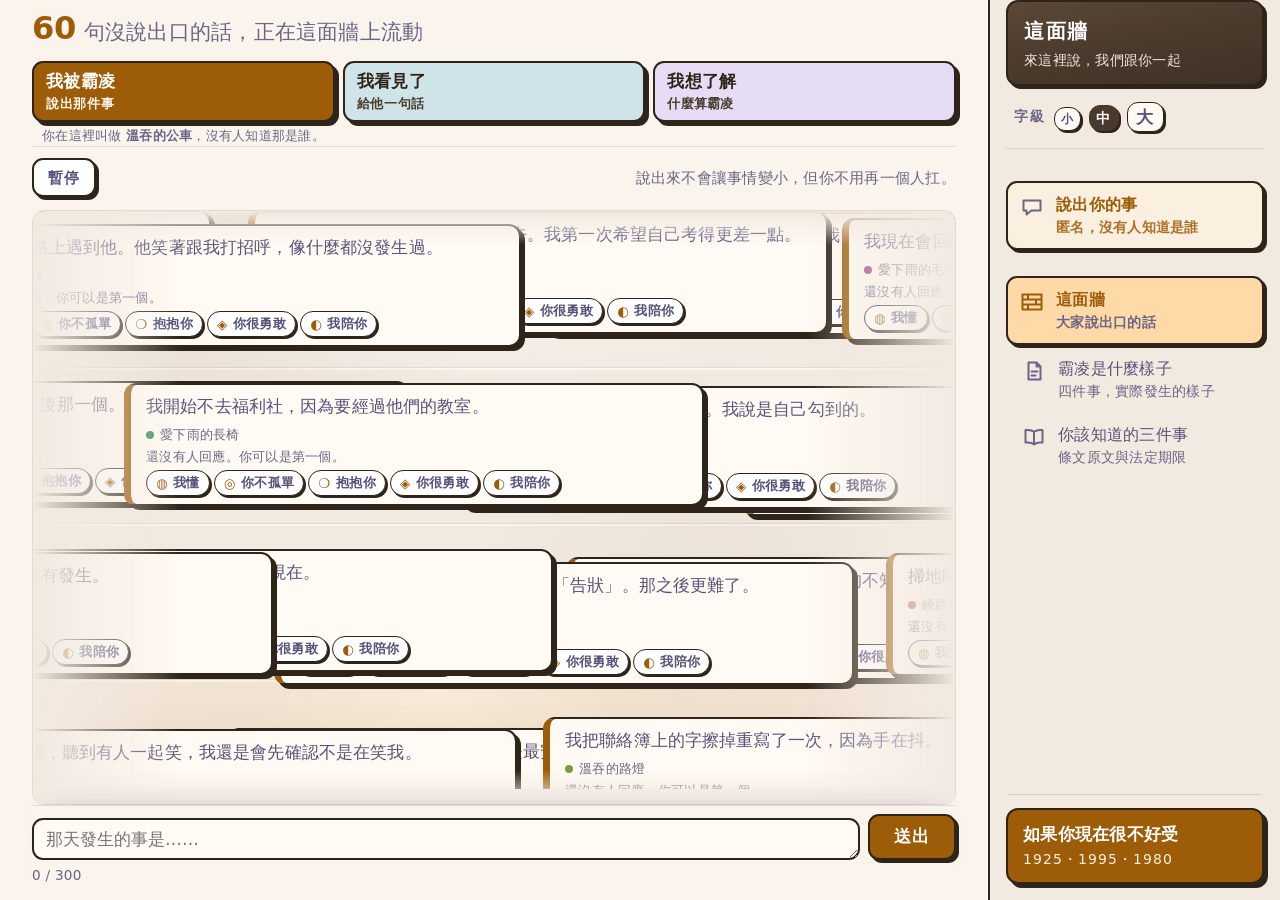
==== index.html @ 5f0c7456 "gentle 的上下飄移改成 3px，不是 0 減少動態是把動態減弱，不是把質感拿掉。飄移每則各自隨機相位， 是這面牆的樣子之一。3px 搭配 45% 速度仍遠低於一般版。  🤖 Generated " ====
<!doctype html>
<html lang="zh-Hant">
<head>
<meta charset="utf-8">
<meta name="viewport" content="width=device-width, initial-scale=1">
<title>這面牆</title>
<meta name="description" content="匿名說出被霸凌的經歷，其他人只能給你溫暖。">
<!-- frame-ancestors 不寫在這裡：meta 版的 CSP 不支援它（瀏覽器會忽略並報錯），
     那一條留在 _headers 給 Cloudflare。
     CSP 用 meta 而不是只靠 _headers：_headers 是 Cloudflare Pages 專用，
     GitHub Pages 完全不讀它（實測線上 404），CSP 因此不會生效。
     meta 版換到任何靜態主機都有效，兩者並存不衝突。 -->
<meta http-equiv="Content-Security-Policy" content="default-src 'self'; img-src 'self' data: blob:; style-src 'self' 'unsafe-inline'; script-src 'self'; connect-src 'self'; font-src 'self'; base-uri 'self'; form-action 'self'">
<link rel="stylesheet" href="styles.css?v=1154363c">
</head>
<body class="shell-layout">

<p class="demo-notice" data-c="demoNotice" hidden></p>

<div class="shell-main">

  <header class="site-mark">
    <h1 data-c="site.title">—</h1>
    <p class="tagline" data-c="site.tagline">—</p>
    <p class="wall-scale" data-wall-scale>—</p>
    <ul class="triage" data-c="triage"></ul>
    <p class="alias-line">你在這裡叫做 <strong data-c="alias">—</strong>，沒有人知道那是誰。</p>
  </header>

  <main>

  <section id="wall" class="wall-region" aria-labelledby="wall-h">
    <h2 id="wall-h" class="sr-only">留言牆</h2>

    <!-- ⛔ 這裡原本有三顆鈕：流動／全部攤開／回到原點。2026-08-31 全部拿掉
         （Lee：好像可以不用，直接流動）。牆永遠是流動的，沒有檢視模式可切。
         ⛔ 靜態版沒有消失，只是不再是使用者選項：系統開了 prefers-reduced-motion
         的人自動拿到它（G11 在守）。那是他們自己對作業系統下的設定，
         靜態就是正確結果，不需要再問他要不要。 -->
    <div class="wall-toolbar">
      <span class="wall-status hint" data-c="wall.status">載入中…</span>
    </div>

    <!-- wall-frame 不捲動，只負責左右兩道淡出；捲動的是裡面的 wall-stage。
         淡出若直接掛在捲動容器上會跟著內容一起捲走。 -->
    <div class="wall-frame">
      <div class="wall-stage" data-wall-stage></div>
    </div>

  </section>

  <!-- 送出入口常駐在底部：這個站的核心動作是「說出來」，藏進對話框會掉轉換 -->
  <section id="compose" class="composer-bar" aria-labelledby="compose-h">
    <h2 id="compose-h" class="sr-only">說你想說的</h2>
    <form class="compose" data-compose>
      <label for="compose-body" data-c="wall.composePrompt">—</label>
      <div class="composer-row">
        <textarea id="compose-body" name="body" rows="1" required></textarea>
        <button type="submit">送出</button>
      </div>
      <span class="hint" data-compose-count>0 / 300</span>
    </form>
    <p class="notice" data-compose-notice hidden></p>
  </section>

  </main>

</div>

<!-- 右側面板（桌機）／底部 tab（手機）由 shell.js 從 content.nav 注入 -->
<div data-shell></div>

<dialog class="help-dialog" data-help-dialog aria-labelledby="help-dlg-h">
  <h2 id="help-dlg-h">如果你現在很不好受</h2>
  <p class="hint" data-help-why></p>
  <ul class="help-lines">
    <li><a href="tel:1925">衛福部安心專線 1925</a></li>
    <li><a href="tel:1995">生命線 1995</a></li>
    <li><a href="tel:1980">張老師專線 1980</a></li>
  </ul>
  <p class="hint">24 小時，免付費。你不需要準備好才打。</p>
  <button type="button" data-help-close>我知道了</button>
</dialog>

<script src="content.js?v=1154363c"></script>
<script src="js/prefs.js?v=1154363c"></script>
<script src="js/schema.js?v=1154363c"></script>
<script src="js/keywords.js?v=1154363c"></script>
<script src="js/data-provider.js?v=1154363c"></script>
<script src="js/guard.js?v=1154363c"></script>
<script src="js/triage.js?v=1154363c"></script>
<script src="js/shell.js?v=1154363c"></script>
<script src="js/wall.js?v=1154363c"></script>
<script src="js/share.js?v=1154363c"></script>
<script src="js/app.js?v=1154363c"></script>
</body>
</html>
---- styles.css ----
/* styles.css — 全站單檔樣式，token 化。
 *
 * 視覺主張（2026-08-21 修正）：「這面牆」是一面**日光下的暖牆**，不是暗牆。
 *   2026-08-20 那版把舞台做成暗牆，Lee 實機看過後的判斷是「太灰暗」——
 *   一個要人願意開口的地方不該讓人覺得走進地下室。舞台改成暖奶油，
 *   留言是貼在牆上的紙，靠陰影與左緣豎線浮起來，不靠明暗對打。
 *   每張紙左緣有一道豎線：金＝還沒有人回應，松青＝已經有人回應了。
 *
 * 色票基底：Rosé Pine Dawn（MIT, github.com/rose-pine/palette）的 base/surface/
 *   overlay/text 直接沿用；強調色沿用它的色相但加深到 WCAG AA
 *   （原始的 gold/love/foam/iris 當文字全部不到 4.5:1，見 :root 註解）。
 *
 * ⛔ 改配色前先跑 node scripts/a11y-probe.js。所有承載文字的組合都算過（見 :root 註解）。
 * ⛔ 零外部資源：無 CDN、無 webfont、無外部圖。字型只用系統字型堆疊（CSP default-src self）。
 */

/* ============================================================
 * 1. 設計代幣
 * ========================================================== */
:root {
  color-scheme: light;
  /* --- 墨與紙：Rosé Pine Dawn。暖奶油，不是灰、更不是暗。 --- */
  --ink:         #575279;   /* Dawn text。紙上 6.66:1／卡上 7.00:1 */
  --ink-soft:    #6b6685;   /* Dawn subtle 加深（原 #797593 只有 4.02）。紙上 4.98:1 */
  --paper:       #faf4ed;   /* Dawn base */
  --card:        #fffaf3;   /* Dawn surface */
  --msg-paper:   #fffaf3;
  --line:        rgba(87, 82, 121, 0.16);
  --line-strong: rgba(87, 82, 121, 0.30);

  /* --- 金：主色。沿用 Dawn gold 的色相，加深到承白字 5.32:1。
   *     ⛔ 不可直接用 Dawn 原色 #ea9d34——承白字只有 2.24:1、當文字只有 2.05:1。
   *     它現在叫 --warm-tint，只做裝飾。 --- */
  --warm:        #9c5c08;   /* 承白字 5.32:1／當文字紙上 4.87:1，兩用皆合格 */
  --warm-text:   #9c5c08;
  --warm-tint:   #ea9d34;   /* Dawn gold。只做邊框與裝飾，永不承載文字 */
  --warm-soft:   #f7dcae;
  --warm-wash:   #fbf0df;

  /* --- 松青：溫暖／已經被回應。取代原本的綠，理由是綠在這組暖色裡會顯髒。 --- */
  --calm:        #56949f;   /* Dawn foam。只做淺底與邊框，永不承載文字 */
  --calm-ink:    #286983;   /* Dawn pine。紙上 5.59:1／卡上 5.88:1／承白字 6.11:1 */
  --calm-text:   #286983;
  --calm-wash:   #e4eef0;

  /* --- 資訊、法律、焦點 --- */
  --focus:       #286983;   /* 承白字 6.11:1 */
  --link:        #286983;   /* 紙上 5.59:1 */
  --ring:        #286983;

  /* --- 牆面：日光下的暖牆。⛔ 不要再做成暗牆（2026-08-20 試過，Lee 否決）。 --- */
  --stage:       #f2e9e1;   /* Dawn overlay */
  --stage-0:     rgba(242, 233, 225, 0);
  --stage-seam:  rgba(87, 82, 121, 0.055);
  --stage-glow:  rgba(234, 157, 52, 0.20);
  --stage-edge:  #e4d9cf;

  /* --- 留言卡左緣豎線：狀態即顏色（對卡片底皆 > 3:1，WCAG 1.4.11） --- */
  --rule-waiting:  #9c5c08;   /* 卡上 5.12:1 */
  --rule-answered: #286983;   /* 卡上 5.88:1 */

  /* --- 草稿標記 --- */
  --draft-bg:    #f7dcae;
  --draft-ink:   #4a3a1c;

  /* --- 分頁主色（2026-08-25 新增）---
   * ⛔ 這兩個色代表「你在哪一頁」，不代表任何狀態。
   *    首頁教會使用者「金＝還沒有人回應／松青＝已經有人回應」；分頁主色一旦跑到
   *    牆上或任何可點元素的字色上，那條規則就會退化成裝飾。
   *    准許位置只有三處：面板當前項左緣、h1 左緣、h2 章節橫條。閘門 G27 在守。
   * 對比（紙 #faf4ed／卡 #fffaf3／面板 #f2e9e1／承白字）：
   *   --case-ink 5.90／6.20／5.37／6.44
   *   --mine-ink 5.62／5.91／5.12／6.14
   * 兩者都是 Rosé Pine Dawn 的色相加深而來（原色 love 3.84、iris 3.47 皆不到 AA）。 */
  --case-ink:    #8c4a5f;   /* cases.html */
  --mine-ink:    #6a5a86;   /* mine.html */

  /* --- 面板底：與 --stage 同值，不新增色相 ---
   * ⛔ --warm 放在它上面只有 4.44:1，不過 AA。面板裡的橘字一律要先坐上
   *    --card(5.12) 或 --warm-wash(4.72)。 */
  --panel:       #f2e9e1;

  /* --- 實色識別帶（面板頁首、跳至主內容、當前字級）---
   * ⛔ 不可用 --ink(#575279)：它當文字沒問題，攤成一大片實色會看出紫調，
   *    跟整站的暖奶油不同調（2026-08-31 實際做出來才看見）。
   *    這個深棕是 --warm(#9c5c08) 的同族暗色，白字 10.87:1。 */
  --band:        #4a3a2c;
  /* 帶子上的次要文字。⛔ 用實色不用 rgba(255,255,255,.8)：
   * 半透明疊色算不出可稽核的比值。--band 上 8.87:1。 */
  --panel-onink: #efe7dd;

  /* --- 求助鈕第二行的號碼：在 --warm 上 4.77:1 ---
   * ⛔ 不可改成 rgba(255,255,255,.9)——半透明疊色算不出可稽核的比值。 */
  --help-num:    #fdf1e0;

  /* --- 留白：六級，全站只用這六個值 ---
   * 節與節 64、子節 24、段落 16。取值以外的間距一律視為違規。 */
  --sp-1: 8px;
  --sp-2: 12px;
  --sp-3: 16px;
  --sp-4: 24px;
  --sp-5: 32px;
  --sp-6: 64px;

  /* --- 字階：五級離散值（17px 基準 ＝ 34／22／17／15／13.6px）---
   * ⛔ 分頁不再用 clamp()：連續值量不出「這是第幾級」，也就沒有階可言。
   *    首頁的彈幕相關字級不吃這一組（那裡的尺寸由軌道高度反推）。 */
  --fs-1: 2rem;
  --fs-2: 1.3rem;
  --fs-3: 1rem;
  --fs-4: 0.88rem;
  --fs-5: 0.8rem;

  /* --- 形狀、節奏、陰影 --- */
  --radius:      12px;
  --radius-sm:   7px;
  --radius-pill: 999px;
  --gap:         clamp(16px, 3vw, 32px);
  --measure:     68ch;
  --shadow-1:    0 1px 2px rgba(87, 82, 121, 0.08);
  --shadow-2:    0 1px 2px rgba(87, 82, 121, 0.10), 0 8px 18px -12px rgba(87, 82, 121, 0.34);
  --shadow-3:    0 2px 5px rgba(87, 82, 121, 0.14), 0 18px 34px -16px rgba(87, 82, 121, 0.44);
  --shadow-up:   0 -12px 24px -20px rgba(87, 82, 121, 0.40);
}

/* 深色模式：把「暖」保住，只換明度關係。
 * 2026-08-19 設計系統盤點出的兩個缺口（--focus 連結 2.49:1、--calm-ink 溫暖字樣 3.07:1）
 * 在這裡修掉——作法是把「當底色的實色」與「當字色的顏色」拆成兩個代幣：
 *   --focus / --calm-ink   永遠是實色底（承白字），兩個主題同值；
 *   --link / --calm-text   是字色，深色模式改亮。 */
/* ⛔ 這個站不跟隨系統深色模式，一律走亮色。
 *
 * 裁定 2026-08-21（Lee）：暗色版本連續三次被判「太灰暗」——
 * 近黑 #0d0b09、紫黑 #191724、暖棕 #1c1512 都一樣。
 * 結論不是「再調一次深色」，是這類網站根本不該有深色版：
 * 一個要人願意開口的地方，不該讓人覺得是在半夜獨自打開它。
 *
 * 原本的深色代幣區塊（約 30 行）已移除，需要時從 git 取回：
 *   git show 94bb1a9:website/styles.css
 *
 * :root 的 color-scheme: light 是必要的——沒有它，系統深色模式下
 * 表單元件（textarea、input、捲軸）仍會被瀏覽器畫成深色，與頁面打架。
 */


/* ============================================================
 * 2. 基礎與字階
 * ========================================================== */
* { box-sizing: border-box; }

html { -webkit-text-size-adjust: 100%; }
/* font-size 見檔尾「無障礙工具列」一節：基準掛在 html 才切得動 */

body {
  margin: 0;
  padding: 0 var(--gap) 64px;
  background: var(--paper);
  color: var(--ink);
  font-family: "Noto Sans TC", "PingFang TC", "Microsoft JhengHei", system-ui, sans-serif;
  font-size: 1rem;
  line-height: 1.75;
  /* 中文在螢幕上稍微鬆開字距比較好讀，也讓整體慢下來——這個網站不該讀起來很急 */
  letter-spacing: 0.015em;
}

main, header, footer { max-width: var(--measure); margin-inline: auto; }

/* 層次靠字重、字距、留白拉開，不靠再多加一種顏色 */
h1, h2, h3 { line-height: 1.3; letter-spacing: 0.005em; font-weight: 700; }
h1 { font-size: clamp(1.6rem, 5vw, 2.4rem); margin: 0 0 0.4em; }
h2 { font-size: clamp(1.2rem, 3.2vw, 1.5rem); margin-top: 2.2em; }
h3 { font-size: 1.06rem; margin: 0 0 0.4em; letter-spacing: 0.02em; }

.tagline { font-size: 1.08em; color: var(--ink-soft); max-width: 34ch; }
.alias-line { color: var(--ink-soft); font-size: 0.95em; }
.hint { color: var(--ink-soft); font-size: 0.92em; }

a { color: var(--link); text-underline-offset: 3px; }
a:focus-visible,
button:focus-visible,
input:focus-visible,
textarea:focus-visible,
[tabindex]:focus-visible {
  outline: 3px solid var(--ring);
  outline-offset: 2px;
}

/* ============================================================
 * 3. 按鈕
 * ========================================================== */
button {
  padding: 10px 20px;
  border: 0;
  border-radius: var(--radius-sm);
  background: var(--warm);
  color: #fff;
  font: inherit;
  font-weight: 600;
  letter-spacing: 0.04em;
  cursor: pointer;
  transition: background-color 0.14s ease, box-shadow 0.14s ease;
}
button:hover { background: var(--warm-text); }
/* 次要鈕仍靠 DOM 順序決定（沿用既有結構，沒有新增 class）。
 * ⚠️ 這條的 margin-left 會誤傷所有「相鄰按鈕」，包括彈幕卡上的五顆鼓勵鈕
 * （每顆多吃 8px，五顆就是 32px，正好是計數變兩位數時被裁掉的那一截）
 * 與工具列，所以下面兩處把它歸零。 */
button + button { margin-left: 8px; background: var(--ink-soft); }
button + button:hover { background: var(--ink); }
.msg-reactions button + button,
.wall-toolbar button + button { margin-left: 0; }
/* 停用態原本完全沒有樣式，看起來跟可按的鈕一模一樣 */
button:disabled,
button:disabled:hover {
  background: var(--line-strong);
  color: var(--ink-soft);
  cursor: not-allowed;
  box-shadow: none;
}

/* ============================================================
 * 4. 橫幅與通知
 * ========================================================== */
.demo-notice {
  margin: 0 calc(var(--gap) * -1);
  padding: 11px var(--gap);
  background: var(--warm-soft);
  color: #3a2b1d;                 /* 8.74:1 */
  font-size: 0.92em;
  border-bottom: 1px solid rgba(58, 43, 29, 0.18);
}



/* 通知列承載白字，用深綠（--calm 只做淺色底與邊框） */
.notice {
  background: var(--calm-ink);
  color: #fff;                    /* 5.42:1 */
  border-radius: var(--radius-sm);
  padding: 11px 15px;
  font-size: 0.92em;
  box-shadow: var(--shadow-1);
}

/* 草稿標記：改成實色塊＋深字。原本是亮黃斜紋配 --ink，
 * 深色模式下字翻白、斜紋還是亮黃，整段讀不到（2026-08-19 設計系統盤點第 4 項）。 */
.draft-badge {
  display: block;
  background: var(--draft-bg);
  color: var(--draft-ink);
  border: 0;
  border-left: 4px solid var(--warm);
  border-radius: 0 var(--radius-sm) var(--radius-sm) 0;
  padding: 10px 14px;
  font-size: 0.9em;
}

/* ============================================================
 * 5. 外框（shell）：桌機＝左主區＋右常駐面板；手機＝主區滿版＋底部 tab bar
 * 面板常駐是裁定（2026-08-19 Q8）——收起來就變成選單，不叫面板了。
 * ========================================================== */
.sr-only {
  position: absolute;
  width: 1px; height: 1px;
  padding: 0; margin: -1px;
  overflow: hidden;
  clip-path: inset(50%);
  white-space: nowrap;
}

/* 明確排出三列，兩條橫幅各佔一列。
 * 原本只宣告 "main panel" 一列：橫幅用 grid-column: 1/-1 佔掉自動產生的第二列，
 * 面板的外層 <div data-shell> 於是被自動排到第三列第一欄——
 * 桌機版的「常駐右側面板」其實掉到牆的下面，右邊那 280px 是空的。
 * 這是實測 getBoundingClientRect 抓到的（面板 top=807.9、left=0、width=984.8）。 */
body.shell-layout {
  padding: 0;
  min-height: 100vh;
  display: grid;
  grid-template-columns: 1fr var(--panel-w, 292px);
  grid-template-rows: auto auto minmax(0, 1fr);
  grid-template-areas:
    "simnotice  simnotice"
    "demonotice demonotice"
    "main       panel";
}
body.shell-layout .sim-notice  { grid-area: simnotice;  margin: 0; }
body.shell-layout .demo-notice { grid-area: demonotice; margin: 0; }
body.shell-layout > [data-shell] { grid-area: panel; min-width: 0; }

.shell-main {
  grid-area: main;
  min-width: 0;              /* 沒有這行，彈幕舞台會把格線撐爆 */
  display: flex;
  flex-direction: column;
  padding: 0 var(--gap);
}

/* 主區內的區塊不再套 --measure 置中：彈幕要滿版才有衝擊力 */
body.shell-layout .shell-main > * { max-width: none; margin-inline: 0; }

/* <main> 原本是 block，彈性鏈在這裡斷掉——.wall-region 的 flex:1 對一個 block 父層無效，
 * 所以舞台高度以前只能靠 min-height: 52vh 硬撐。把 <main> 接回彈性鏈，
 * 舞台才會真的吃掉剩下的高度（也才不用寫死 vh）。 */
body.shell-layout .shell-main > main {
  flex: 1 1 auto;
  display: flex;
  flex-direction: column;
  min-height: 0;
}

/* ---- 右側面板：四段式垂直軌 ----
 * 由上到下＝識別 → 動作 → 去處 → 求助。四段的視覺重量刻意不相等：
 * 只有「說出你的事」有外框、只有求助鈕是實色，其餘是安靜的目錄項。
 *
 * ⛔ 面板底是 --panel(#f2e9e1)，--warm(#9c5c08) 放在它上面只有 4.44:1，不過 AA。
 *    面板裡任何橘字都必須先坐上一塊淺底（--card 5.12／--warm-wash 4.72）才合格。
 *    改面板配色前先跑 node scripts/a11y-probe.js，並自己算一次比值。
 */
.shell-panel {
  position: sticky;
  top: 0;
  align-self: start;
  height: 100vh;
  display: flex;
  flex-direction: column;
  padding: var(--sp-4) var(--sp-3) var(--sp-3);
  background: var(--panel);
  border-left: 1px solid var(--line);
  /* 項目多到超過一個畫面時要捲得動，否則求助鈕會被擠出視窗外 */
  overflow-y: auto;
}

/* ---- 段一：識別 ----
 * 全站唯一常駐的元件，理當承載站名。分頁的頁首因此不必再重複一次站名。 */
.shell-brand {
  padding: 0 var(--sp-1) var(--sp-3);
  border-bottom: 1px solid var(--line);
}
.shell-brand-name {
  margin: 0;
  display: flex;
  align-items: center;
  gap: 10px;
  font-size: 20px;
  font-weight: 700;
  line-height: 1.3;
  letter-spacing: 0.08em;
  color: var(--ink);              /* --panel 上 6.07:1 */
}
/* 站名前的豎線＝整站的識別記號，跟留言卡左緣是同一個語彙 */
.shell-brand-name::before {
  content: "";
  flex: 0 0 auto;
  width: 5px;
  height: 1.05em;
  border-radius: 2px;
  background: var(--warm);        /* 色條非文字，--panel 上 4.44:1 ≥ 3 */
}
.shell-brand-tag {
  margin: 6px 0 0;
  font-size: 0.85em;
  line-height: 1.5;
  color: var(--ink-soft);         /* --panel 上 4.53:1，過但貼線，⛔ 不可再調淺 */
}

.shell-panel ul {
  list-style: none;
  margin: 0;
  padding: 0;
  display: flex;
  flex-direction: column;
  gap: 2px;
}

/* ---- 段二：動作 ----
 * 「說出你的事」是動作不是去處，所以它是面板上唯一的外框鈕。
 * ⛔ 底色不可拿掉：--warm-text 直接放在面板底上只有 4.44:1，
 *    是這塊 --warm-wash(4.72:1) 把它撐過 AA 的。 */
.shell-nav-li--action { margin: var(--sp-3) 0 var(--sp-4); }
/* ⛔ 這幾條必須比 .shell-nav-item 更高權重（多掛一層 .shell-panel）。
 *    兩者同為 0,1,0 時後定義的贏，而基底 .shell-nav-item 寫在下面一段——
 *    外框與底色會被 border:0 / background:transparent 靜默吃掉，
 *    畫面上看起來就是「外框鈕沒有外框」，而且不會有任何錯誤。 */
.shell-panel .shell-nav-item--action {
  border: 1px solid var(--warm);
  border-radius: var(--radius-sm);
  background: var(--warm-wash);
  color: var(--warm-text);        /* --warm-wash 上 4.72:1 */
  font-weight: 700;
}
.shell-panel .shell-nav-item--action .shell-nav-note { color: var(--warm-text); opacity: 0.85; }
.shell-panel .shell-nav-item--action:hover { background: var(--card); }   /* --card 上 5.12:1 */

/* ---- 段三：去處 ----
 * 每一項＝24px 圖標 ＋ 標籤 ＋ 一行說明。有了說明行，這一列就不再讀成按鈕。 */
.shell-nav-item {
  display: grid;
  grid-template-columns: 24px 1fr;
  align-items: start;
  gap: 0 12px;
  width: 100%;
  text-align: left;
  padding: 10px 12px;
  border: 0;
  border-left: 4px solid transparent;
  border-radius: 0 var(--radius-sm) var(--radius-sm) 0;
  background: transparent;
  color: var(--ink);              /* --panel 上 6.07:1 */
  font: inherit;
  font-size: 1em;
  letter-spacing: inherit;
  text-decoration: none;
  cursor: pointer;
  /* ⛔ 只動 background-color 與 border-color：不做位移，面板每頁都在，
   *    常駐元件上的位移動畫會變成整站的抖動。 */
  transition: background-color 0.14s ease, border-color 0.14s ease;
}
.shell-nav-icon {
  grid-row: span 2;
  width: 24px;
  height: 24px;
  margin-top: 2px;
  color: var(--ink-soft);         /* 線稿非文字，--panel 上 4.53:1 ≥ 3 */
}
.shell-nav-label { display: block; font-size: 0.97em; line-height: 1.45; }
.shell-nav-note {
  display: block;
  margin-top: 1px;
  font-size: 0.8em;
  line-height: 1.45;
  color: var(--ink-soft);         /* --panel 上 4.53:1 */
}
/* 桌機用完整標籤，手機用 short——同一份 DOM，兩種長度 */
.shell-nav-item .nav-short { display: none; }

.shell-nav-item:hover { background: var(--warm-wash); }

/* 當前項＝整列換成白卡＋左緣 4px 該頁主色。
 * ⛔ 白卡不是裝飾，是對比的必要條件：橘字只有坐在 --card 上才有 5.12:1。 */
.shell-nav-item[aria-current="page"] {
  background: var(--card);
  border-left-color: var(--warm);
  box-shadow: var(--shadow-1);
}
.shell-nav-item[aria-current="page"] .shell-nav-label {
  color: var(--warm-text);        /* --card 上 5.12:1 */
  font-weight: 700;
}
.shell-nav-item[aria-current="page"] .shell-nav-icon { color: var(--warm-text); }
/* 分頁主色的准許位置之一：面板當前項左緣（其餘兩處＝h1 左緣、h2 章節橫條）。
 * ⛔ 只准出現在 border-left-color，不得成為任何可點元素的前景色（閘門 G27 在守）。 */
.shell-nav-item[data-nav-id="cases"][aria-current="page"] { border-left-color: var(--case-ink); }
.shell-nav-item[data-nav-id="law"][aria-current="page"]   { border-left-color: var(--calm-ink); }

/* ---- 段四：求助 ----
 * 釘在面板底部並與導覽拉開距離——它不是「其中一個去處」。
 * 整個面板只有它是實色，視覺份量刻意最重。 */
.shell-help {
  position: relative;
  margin-top: auto;
  display: flex;
  align-items: center;
  gap: 10px;
  width: 100%;
  background: var(--warm);
  color: #fff;                    /* --warm 上 5.32:1 */
  border: 0;
  border-radius: var(--radius-sm);
  padding: 13px 15px;
  font: inherit;
  font-weight: 700;
  text-align: left;
  line-height: 1.4;
  letter-spacing: inherit;
  cursor: pointer;
  box-shadow: var(--shadow-1);
  transition: box-shadow 0.14s ease;
}
.shell-help::before {
  content: "";
  position: absolute;
  left: 0; right: 0; top: calc(var(--sp-3) * -1);
  border-top: 1px solid var(--line);
}
.shell-help:hover { box-shadow: var(--shadow-2); }
.shell-help-text { display: block; }
.shell-help-t { display: block; }
/* 號碼印在鈕上，不必先點開對話框才看得到（Kids Helpline 的做法）。
 * ⛔ 用實色 --help-num 而不是 rgba(255,255,255,.9)：半透明白算不出可稽核的比值。 */
.shell-help-n {
  display: block;
  margin-top: 3px;
  font-size: 0.82em;
  font-weight: 400;
  letter-spacing: 0.08em;
  font-variant-numeric: tabular-nums;
  color: var(--help-num);         /* --warm 上 4.77:1 */
}
/* 桌機不用圖標——鈕上已經有兩行字。圖標是給手機圓鈕用的。 */
.shell-help-icon { display: none; }

/* ============================================================
 * 6. 首屏：站名、規模、身分分流
 * ========================================================== */
.site-mark {
  padding: 10px 0 8px;
  display: flex;
  flex-wrap: wrap;
  align-items: baseline;
  gap: 2px 14px;
  border-bottom: 1px solid var(--line);
  margin-bottom: 8px;
}
/* 站名前面那道橘色豎線＝整個網站的識別記號，跟留言卡左緣是同一個語彙 */
.site-mark h1 {
  font-size: clamp(1.2rem, 2.1vw, 1.6rem);
  margin: 0;
  letter-spacing: 0.06em;
  display: inline-flex;
  align-items: center;
  gap: 10px;
}
.site-mark h1::before {
  content: "";
  width: 5px;
  height: 1.05em;
  background: var(--warm);
  border-radius: 2px;
}
.site-mark .tagline {
  margin: 0;
  font-size: 1em;
  max-width: none;
  color: var(--warm-text);        /* 紙上 5.47:1。標語是橘的——這是這個站對你的承諾 */
  font-weight: 600;
}
.site-mark .wall-scale { margin: 0; flex-basis: 100%; }
.site-mark .triage { flex-basis: 100%; margin: 6px 0 0; }
.site-mark .alias-line { flex-basis: 100%; margin: 3px 0 0; font-size: 0.82em; line-height: 1.4; }

/* 首屏數字：規模本身就是論述 */
.wall-scale {
  margin: 0 0 8px;
  font-size: 0.92em;
  line-height: 1.3;
  color: var(--ink-soft);
}
/* 數字放大但把行高鎖成 1——不鎖的話這一行光行框就吃掉 46px，
 * 那是從彈幕舞台身上偷走的高度（桌機一條軌道 108px）。 */
.wall-scale strong {
  font-variant-numeric: tabular-nums;
  font-size: 1.6em;
  line-height: 1;
  font-weight: 700;
  color: var(--warm-text);
  letter-spacing: -0.01em;
  margin-right: 1px;
}

/* ---- 首屏分流（版型 C）----
 * 四個國際反霸凌網站的共同做法：一進站先問「你是誰、你要幹嘛」。
 * 三張卡的視覺份量刻意不相等：「我被霸凌」是這個站存在的理由，
 * 所以它是唯一的實色卡；另外兩條走「卡片＋左緣色條」的次級樣式。
 * 顏色沿用全站語彙：橘＝正在受苦的人、綠＝給溫暖的人、藍＝資訊與法律。 */
.triage {
  list-style: none;
  margin: 0 0 8px;
  padding: 0;
  display: grid;
  gap: 10px;
  /* min() 讓窄螢幕也能排成兩欄——三條路各佔一整列會把首屏推掉 60px，
   * 那 60px 是彈幕舞台的半條軌道以上。 */
  grid-template-columns: repeat(auto-fit, minmax(min(100%, 150px), 1fr));
}
.triage-item {
  display: block;
  width: 100%;
  text-align: left;
  border: 1px solid var(--line);
  border-left: 4px solid var(--line-strong);
  border-radius: 0 var(--radius-sm) var(--radius-sm) 0;
  background: var(--card);
  padding: 8px 13px;
  font: inherit;
  cursor: pointer;
  text-decoration: none;
  box-shadow: var(--shadow-1);
  transition: box-shadow 0.14s ease, background-color 0.14s ease, border-color 0.14s ease;
}
.triage-item .t-label { display: block; font-size: 1em; font-weight: 700; letter-spacing: 0.04em; line-height: 1.35; }
.triage-item .t-note  { display: block; font-size: 0.82em; margin-top: 1px; line-height: 1.4; }

.triage-victim {
  background: var(--warm);
  border-color: var(--warm);
  border-left-color: var(--warm-text);
  box-shadow: 0 2px 6px rgba(180, 83, 9, 0.3);
}
.triage-victim .t-label { color: #fff; }      /* 5.02:1 */
.triage-victim .t-note  { color: #fff6ec; }   /* 4.70:1 */
.triage-victim:hover { background: var(--warm-text); border-color: var(--warm-text); }

.triage-bystander { border-left-color: var(--calm-ink); }
.triage-bystander .t-label { color: var(--ink); }
.triage-bystander .t-note  { color: var(--ink-soft); }
.triage-bystander:hover { background: var(--calm-wash); }

.triage-learn { border-left-color: var(--focus); }
.triage-learn .t-label { color: var(--ink); }
.triage-learn .t-note  { color: var(--ink-soft); }
.triage-learn:hover { background: var(--card); }

.triage-item:hover { box-shadow: var(--shadow-2); }

/* ============================================================
 * 7. 留言牆
 * ========================================================== */
.wall-region { flex: 1 1 auto; display: flex; flex-direction: column; min-height: 0; }

/* ---- 檢視切換：做成安靜的分段控制，選取態用墨色不用藍色方塊 ---- */
.wall-toolbar {
  display: flex;
  flex-wrap: wrap;
  align-items: center;
  gap: 6px;
  margin-bottom: 8px;
}
.wall-toolbar button {
  background: transparent;
  color: var(--ink-soft);
  border: 1px solid var(--line);
  border-radius: var(--radius-pill);
  padding: 5px 14px;
  font-size: 0.86em;
  font-weight: 600;
  letter-spacing: 0.05em;
}
.wall-toolbar button:hover { background: var(--warm-wash); color: var(--ink); border-color: var(--line-strong); }
.wall-toolbar button[aria-pressed="true"] {
  background: var(--ink);
  color: var(--paper);            /* 14.16:1 */
  border-color: var(--ink);
}
.wall-toolbar button[aria-pressed="true"]:hover { background: var(--ink); color: var(--paper); }
.wall-toolbar .wall-status { margin-left: auto; }
.wall-status { color: var(--ink-soft); font-size: 0.86em; }

/* ---- 舞台＝一面牆 ----
 * 磚縫是兩層 repeating-linear-gradient（約 5% 不透明度），不是圖檔——
 * CSP 是 default-src self，而且外部圖片一律禁止。
 * 底部那圈暖光讓暗牆不會讀成「空的黑盒子」。 */
.wall-stage {
  position: relative;
  overflow: hidden;
  display: block;
  min-height: 320px;
  height: 60vh;
  border: 1px solid var(--stage-edge);
  border-radius: var(--radius);
  background-color: var(--stage);
  background-image:
    radial-gradient(150% 96% at 50% 116%, var(--stage-glow), transparent 62%),
    repeating-linear-gradient(90deg, var(--stage-seam) 0 1px, transparent 1px 132px),
    repeating-linear-gradient(180deg, var(--stage-seam) 0 1px, transparent 1px 48px);
  box-shadow:
    inset 0 1px 0 rgba(255, 246, 233, 0.06),
    inset 0 26px 44px -34px #000,
    inset 0 -44px 66px -54px #000;
  touch-action: none;
}
.wall-stage[data-mode="board"] { cursor: grab; }
.wall-stage.grabbing { cursor: grabbing; }

/* 左右兩道漸層，讓留言是「從牆裡浮出來、又沉回去」，不是撞到硬邊界就消失。
 * 用 ::before/::after 疊一層靜態塗色，而不是對舞台上 mask——
 * mask 會把整棵移動中的子樹拉進同一個合成層，200 則的幀率就沒了。 */
.wall-frame::before,
.wall-frame::after {
  content: "";
  position: absolute;
  top: 0;
  bottom: 0;
  /* ⛔ 這個寬度要跟卡片寬度成比例，不是隨便給個小數字。
   * 原本 clamp(16px, 3.5%, 44px) 最多 44px，但卡片有 580px 寬——
   * 一張卡在邊界有 500px 是硬切的，切在鼓勵鈕中間，看起來像渲染壞掉
   * 而不是「彈幕流出畫面」（2026-08-24 第一次真的看到畫面才發現）。 */
  width: clamp(72px, 16%, 200px);
  pointer-events: none;
  z-index: 3;
}
.wall-frame::before { left: 0;  background: linear-gradient(90deg, var(--stage), var(--stage-0)); }
.wall-frame::after  { right: 0; background: linear-gradient(270deg, var(--stage), var(--stage-0)); }

/* 首頁的舞台吃掉主區剩下的所有高度：牆是主體，其他東西讓位。
 * min-height 用 px 不用 vh——1280x720 下要保住 3 條軌道（軌道高 = 卡片高 98 + 10 = 108px，
 * 實測舞台 374px 剛好三條）。 */
.wall-region .wall-stage { flex: 1 1 auto; height: auto; min-height: 320px; }

.wall-plane {
  position: absolute;
  inset: 0;
  transform-origin: 0 0;
  will-change: transform;
}

/* ---- 留言卡＝牆上被照亮的一張紙 ----
 * ⛔ 不要加 transition: transform / margin / filter 之類會觸發 layout 或
 *    per-frame 合成成本的東西。彈幕靠 translate3d 移動，200 則要維持 FPS >= 30。
 * 左緣豎線是狀態：橘＝還在等一句話，綠＝已經有人回應了。整面牆掃一眼就知道哪些被接住了。 */
.msg-card {
  position: absolute;
  top: 0;
  left: 0;
  /* 580px 是為了讓五顆帶字的鼓勵鈕排成「一行」。300px 時它們折成三排，
   * 卡片高度暴增，軌道數直接砍到 1 軌。 */
  width: min(580px, 88vw);
  padding: 9px 14px 8px;
  border: 1px solid var(--line);
  border-left: 3px solid var(--rule-waiting);
  border-radius: 2px var(--radius-sm) var(--radius-sm) 2px;
  background: var(--msg-paper);
  box-shadow: var(--shadow-2);
  will-change: transform;
  transition: box-shadow 0.15s ease, border-color 0.2s ease;
}
/* :has() 不支援的瀏覽器只是維持橘色豎線，不會壞掉 */
.msg-card:has(.msg-warmth.has-warmth) { border-left-color: var(--rule-answered); }

.msg-card.paused,
.msg-card:focus-within {
  box-shadow: var(--shadow-3);
  z-index: 2;
}

.msg-body {
  margin: 0;
  font-size: 0.95em;
  line-height: 1.5;
  letter-spacing: 0.02em;
  color: var(--ink);
}
/* 出處併進溫暖那一行，省一整行高度（一行 ≈ 23px，乘以軌道數很有感） */
.msg-attribution { display: none; }

/* 收到的溫暖：0 的時候是邀請，不是分數（裁定 2026-08-18） */
.msg-warmth {
  margin: 4px 0 0;
  font-size: 0.73em;
  line-height: 1.35;
  letter-spacing: 0.02em;
  color: var(--ink-soft);
}
.msg-warmth.has-warmth { color: var(--calm-text); font-weight: 700; }

/* 出處標記：跟在溫暖那一行尾端。⛔ 不可移除——牆上必須看得出哪些不是真人投稿。 */
.msg-source { margin-left: 6px; opacity: 0.8; font-weight: 400; font-style: normal; }

/* ⛔ 鼓勵字樣必須常駐可見。這是網站主軸——受害者說出來、其他人按鈕鼓勵他。
   藏在 hover 後面會讓整面牆只剩傷心話、看不到任何溫暖（G18 在守這件事）。 */
.msg-reactions {
  display: flex;
  flex-wrap: nowrap;
  overflow: hidden;
  gap: 5px;
  margin-top: 6px;
}

.msg-reaction {
  flex: 0 0 auto;
  background: var(--warm-wash);
  color: var(--ink);              /* 14.00:1 */
  border: 0;
  box-shadow: inset 0 0 0 1px var(--line);
  border-radius: var(--radius-pill);
  padding: 5px 10px;
  font-size: 0.78em;
  line-height: 1.4;
  font-weight: 600;
  letter-spacing: 0.03em;
  display: inline-flex;
  gap: 5px;
  align-items: center;
  cursor: pointer;
  transition: background-color 0.12s ease, box-shadow 0.12s ease, color 0.12s ease;
}
.msg-reaction .glyph { color: var(--warm-text); font-size: 1.05em; line-height: 1; }
.msg-reaction .label { white-space: nowrap; }
.msg-reaction:hover {
  background: var(--calm-wash);
  box-shadow: inset 0 0 0 1px var(--calm);
}
.msg-reaction:hover .glyph { color: var(--calm-text); }
.msg-reaction.given {
  background: var(--calm-ink);
  color: #fff;                    /* 5.42:1 */
  box-shadow: inset 0 0 0 1px var(--calm-ink);
}
.msg-reaction.given .glyph,
.msg-reaction.given:hover .glyph { color: #fff; }
.msg-reaction.given:hover { background: var(--calm-ink); box-shadow: inset 0 0 0 1px var(--calm-ink); }
.msg-reaction .count {
  font-variant-numeric: tabular-nums;
  color: inherit;
  opacity: 0.85;
  font-size: 0.92em;
}

.wall-tally {
  margin: 7px 0 0;
  font-size: 0.88em;
  line-height: 1.35;
  color: var(--calm-text);
  font-weight: 700;
  letter-spacing: 0.03em;
}
/* ⛔ 不要再把這行藏起來。2026-08-20 我為了壓縮高度把它 display:none，
   結果全站唯一「怎麼給鼓勵、怎麼讓卡片停住」的說明就消失了，沒有任何
   media query 會把它開回來。要省高度就縮字級，不要整行拿掉。 */
.wall-howto { margin: 2px 0 0; font-size: 0.82em; }

/* 舊的靜態版留言列表樣式（非彈幕頁面沿用） */
.reactions { list-style: none; padding: 0; display: flex; flex-wrap: wrap; gap: 10px; }
.reaction-chip {
  border: 1px solid var(--line);
  border-radius: var(--radius-pill);
  padding: 6px 14px;
  background: var(--card);
  font-size: 0.95em;
}

/* 一般表單（非彈幕頁） */
.compose textarea {
  width: 100%;
  padding: 12px;
  border: 1px solid var(--line-strong);
  border-radius: var(--radius-sm);
  background: var(--card);
  color: var(--ink);
  font: inherit;
  resize: vertical;
}
.compose label { display: block; font-size: 0.9em; color: var(--ink-soft); margin-bottom: 4px; }
.compose-foot { display: flex; align-items: center; justify-content: space-between; margin-top: 8px; }

/* ============================================================
 * 8. 底部常駐輸入列
 * 核心動作是「說出來」，藏進對話框會掉轉換（裁定 2026-08-19）。
 * ========================================================== */
.composer-bar {
  position: sticky;
  bottom: 0;
  z-index: 5;
  padding: 7px 0 9px;
  background: var(--paper);
  border-top: 1px solid var(--line);
  box-shadow: var(--shadow-up);
}
/* 輸入列不再單獨佔一行 label，改用 placeholder；label 留給輔助技術 */
.composer-bar .compose > label {
  position: absolute;
  width: 1px; height: 1px;
  overflow: hidden;
  clip-path: inset(50%);
}
.composer-row { display: flex; gap: 8px; align-items: flex-end; }
.composer-row textarea {
  flex: 1 1 auto;
  min-height: 38px;
  max-height: 30vh;
  padding: 7px 12px;
  border: 1px solid var(--line-strong);
  border-radius: var(--radius-sm);
  background: var(--card);
  color: var(--ink);
  font: inherit;
  line-height: 1.45;
  resize: vertical;
  transition: border-color 0.14s ease, box-shadow 0.14s ease;
}
.composer-row textarea:hover { border-color: var(--warm-tint); }
.composer-row textarea:focus {
  border-color: var(--warm);
  box-shadow: 0 0 0 3px rgba(180, 83, 9, 0.16);
}
.composer-row button { flex: 0 0 auto; align-self: stretch; padding: 8px 24px; line-height: 1.4; }
.composer-bar .hint { display: inline-block; margin-top: 2px; font-size: 0.8em; line-height: 1.4; }


/* ============================================================
 * 9. 求助資源
 * 「求助」在這個站永遠是最高對比、最實的那一塊。
 * ========================================================== */
#help { border-left: 4px solid var(--warm); padding-left: 16px; }
.help-lines { list-style: none; padding: 0; display: flex; flex-wrap: wrap; gap: 8px 20px; }

.help-dialog {
  max-width: 34rem;
  border: 0;
  border-left: 6px solid var(--warm);
  border-radius: 0 var(--radius) var(--radius) 0;
  background: var(--card);
  color: var(--ink);
  padding: 24px 26px;
  box-shadow: var(--shadow-3);
}
.help-dialog::backdrop { background: rgba(16, 13, 11, 0.62); }
.help-dialog h2 { margin-top: 0; letter-spacing: 0.04em; }
.help-dialog .help-lines { flex-direction: column; gap: 8px; font-size: 1.08em; margin: 14px 0; }
.help-dialog a { font-weight: 700; }

/* ============================================================
 * 10. 行銷層：法律三卡、訂閱、分享
 * ========================================================== */
.law-cards { display: grid; gap: 14px; grid-template-columns: repeat(auto-fit, minmax(220px, 1fr)); }
.law-card {
  background: var(--card);
  border: 1px solid var(--line);
  border-top: 3px solid var(--focus);
  border-radius: 0 0 var(--radius-sm) var(--radius-sm);
  padding: 16px 18px 18px;
  box-shadow: var(--shadow-1);
}
.law-card h3 { margin-top: 0; color: var(--ink); }

.subscribe { display: flex; flex-wrap: wrap; gap: 8px; align-items: end; }
.subscribe label { width: 100%; font-size: 0.9em; color: var(--ink-soft); }
.subscribe input {
  flex: 1 1 220px;
  padding: 10px 13px;
  border: 1px solid var(--line-strong);
  border-radius: var(--radius-sm);
  background: var(--card);
  color: var(--ink);
  font: inherit;
}

.shows { padding-left: 1.2em; }
.share-list { list-style: none; padding: 0; display: grid; gap: 10px; }
.share-item {
  display: flex;
  gap: 12px;
  align-items: center;
  justify-content: space-between;
  border: 1px solid var(--line);
  border-left: 3px solid var(--rule-answered);
  border-radius: 0 var(--radius-sm) var(--radius-sm) 0;
  padding: 13px 15px;
  background: var(--card);
  box-shadow: var(--shadow-1);
}
.share-item p { margin: 0; }
.share-item button { flex: 0 0 auto; }
.secondary-cta { display: inline-block; margin-top: 8px; }
.secondary-cta[aria-disabled="true"] { color: var(--ink-soft); text-decoration: line-through; }

/* 分頁本體：內文回到可讀寬度（只有彈幕牆需要滿版）。
 * 需要這條較高優先序的選擇器——上面的 `.shell-main > *` 把 max-width 全部解開了，
 * 結果法律頁的內文一行拉到 908px，長到讀不下去。 */
.page-body { max-width: var(--measure); }
body.shell-layout .shell-main .page-body { max-width: var(--measure); }
.page-body > * + * { margin-top: 1em; }
.page-footnote { margin-top: 28px; padding-top: 12px; border-top: 1px solid var(--line); }

/* ============================================================
 * 11. 後台
 * ========================================================== */
.admin { --measure: 100ch; }
.admin main { overflow-x: auto; }
.queue { width: 100%; border-collapse: collapse; }
.queue caption { text-align: left; color: var(--ink-soft); padding-bottom: 8px; }
.queue th, .queue td { border-bottom: 1px solid var(--line); padding: 10px 8px; text-align: left; vertical-align: top; }
.queue th { font-size: 0.86em; letter-spacing: 0.06em; color: var(--ink-soft); text-transform: none; }
.queue .body-cell { white-space: pre-wrap; }

.flag {
  display: inline-block;
  border-radius: var(--radius-pill);
  padding: 2px 10px;
  font-size: 0.8em;
  font-weight: 600;
  border: 1px solid var(--line);
  margin-right: 4px;
}
.flag-self_harm { background: var(--warm); color: #fff; border-color: var(--warm); }
.flag-masked { background: var(--warm-soft); color: #3a2b1d; border-color: var(--warm-soft); }
.flag-criminal { background: var(--focus); color: #fff; border-color: var(--focus); }
/* 自動審核攔下來的理由。刻意跟 flag 不同色：flag 是「這則留言有什麼特徵」，
   hold 是「機器不敢自己決定」——審核者要一眼分得出這兩件事。 */
.flag-hold { background: #fff; color: var(--ink); border-color: var(--line); }

.kw-section { margin-top: 40px; }
.kw-section textarea {
  width: 100%;
  padding: 10px 13px;
  border: 1px solid var(--line-strong);
  border-radius: var(--radius-sm);
  background: var(--card);
  color: var(--ink);
  font: inherit;
}
.kw-section label { display: block; font-size: 0.9em; color: var(--ink-soft); margin-bottom: 4px; }

/* ---- FPS 讀數（僅 ?fps=1 時出現，驗收用） ---- */
.fps-badge {
  position: fixed;
  left: 12px;
  bottom: 12px;
  z-index: 999;
  background: var(--ink);
  color: var(--paper);
  border-radius: var(--radius-sm);
  padding: 10px 14px;
  font-size: 0.9em;
  font-variant-numeric: tabular-nums;
  max-width: calc(100vw - 24px);
}

/* 舊版首頁的 hero（非 shell 版面沿用） */
.hero { padding: clamp(32px, 8vw, 72px) 0 8px; }

/* ============================================================
 * 12. 尺寸適應
 * ========================================================== */

/* 窄螢幕：五顆鼓勵鈕排不下一行時改成換行，讓卡片長高。
 * ⛔ 寧可少一條軌道也不能把第五顆鼓勵鈕切掉——五種回應全部看得見是 G18 的主軸。
 * 桌機（>=621px）維持單行、卡片 98px，軌道數不受影響。 */
@media (max-width: 620px) {
  .msg-reactions { flex-wrap: wrap; overflow: visible; gap: 5px; }
  .msg-reaction { padding: 3px 9px; font-size: 0.74em; line-height: 1.4; }
  /* 工具列在 343px 寬會折成兩排（多吃 29px，手機一條軌道 150px），縮字級讓它回到一排 */
  .wall-toolbar { gap: 5px; margin-bottom: 4px; }
  .wall-toolbar button { padding: 4px 11px; font-size: 0.8em; }
  .wall-toolbar .wall-status { font-size: 0.76em; }
  /* 手機上卡片會長高（鼓勵鈕換行＋內文折兩行），所以卡片內部一起收緊，
   * 才能在 375x812 保住兩條軌道。桌機不受影響。 */
  .msg-card { padding: 8px 12px 6px; }
  .msg-warmth { margin-top: 3px; font-size: 0.7em; line-height: 1.3; }
  .msg-reactions { margin-top: 5px; }
  .wall-tally { font-size: 0.82em; margin-top: 5px; }
  .composer-bar { padding: 6px 0 8px; }
  .composer-bar .hint { font-size: 0.76em; }
  .wall-region .wall-stage { min-height: 280px; }
}

/* 手機：面板落到底部變 tab bar */
@media (max-width: 820px) {
  body.shell-layout {
    grid-template-columns: 1fr;
    grid-template-rows: auto auto minmax(0, 1fr) auto;
    grid-template-areas:
      "simnotice"
      "demonotice"
      "main"
      "panel";
  }
  /* ---- 手機：面板落到底部成固定四格 tab bar ----
   * ⛔ 拿掉 overflow-x: auto。橫捲的 tab bar 會讓最後一項在 375px 上直接看不見，
   *    而且沒有任何視覺提示說明右邊還有東西。改成等寬格子：放不下就縮字，不藏。
   * ⛔ 高度鎖 64px：composer-bar 的 bottom、shell-main 的 padding-bottom 與
   *    浮動求助鈕的 bottom 全部以這個數字為基準，浮動就會互相蓋住。 */
  .shell-panel {
    position: fixed;
    left: 0; right: 0; bottom: 0;
    top: auto;
    height: auto;
    display: block;
    padding: 0 0 env(safe-area-inset-bottom, 0px);
    background: var(--card);       /* ⛔ 不可改成 --panel：當前項的橘字在它上面只有 4.44:1 */
    border-left: 0;
    border-top: 1px solid var(--line-strong);
    box-shadow: var(--shadow-up);
    overflow: visible;
    z-index: 6;
  }
  /* 站名在手機上由頁面自己的標題承擔，tab bar 只放去處 */
  .shell-brand { display: none; }

  /* 等寬格子，欄數跟著項目數走。
   * ⛔ 不要寫死 repeat(4, 1fr)：nav 的項目數會隨時期變動，寫死之後
   *    多一項會溢出、少一項會留一格空白。 */
  .shell-panel ul {
    display: grid;
    grid-auto-flow: column;
    grid-auto-columns: 1fr;
    align-items: center;
    gap: 0;
    min-height: 64px;
  }
  .shell-nav-li--action { margin: 0; }

  /* ⛔ 這幾條都要帶 .shell-panel。桌機那組動作鈕樣式是
   *    .shell-panel .shell-nav-item--action（0,2,0），而 media query
   *    本身不加權重——只寫 .shell-nav-item--action（0,1,0）會輸給它，
   *    手機上那一格就會維持外框＋底色，在四格並排時變成唯一被框起來的一格。 */
  .shell-panel .shell-nav-item,
  .shell-panel .shell-nav-item--action {
    position: relative;
    display: grid;
    grid-template-columns: 1fr;
    justify-items: center;
    gap: 3px 0;
    padding: 8px 2px 11px;
    border: 0;
    border-radius: 0;
    background: transparent;
    text-align: center;
    color: var(--ink);             /* --card 上 7.00:1 */
  }
  .shell-nav-icon { grid-row: auto; margin-top: 0; }
  .shell-nav-note { display: none; }
  .shell-nav-item .nav-full  { display: none; }
  .shell-nav-item .nav-short { display: inline; }
  .shell-nav-label {
    font-size: 0.72em;
    line-height: 1.25;
    letter-spacing: 0.14em;
    white-space: nowrap;
  }
  .shell-panel .shell-nav-item--action .shell-nav-label { font-weight: 400; }
  .shell-panel .shell-nav-item--action .shell-nav-note  { color: inherit; }
  .shell-panel .shell-nav-item:hover,
  .shell-panel .shell-nav-item--action:hover { background: var(--warm-wash); }

  /* 當前項＝圖標與標籤上橘、外加一條 16px×3px 短線，
   * 取代原本整寬的 border-bottom（整寬的線在四格並排時會連成一條，讀不出哪一格） */
  .shell-panel .shell-nav-item[aria-current="page"],
  .shell-panel .shell-nav-item[data-nav-id="cases"][aria-current="page"],
  .shell-panel .shell-nav-item[data-nav-id="law"][aria-current="page"] {
    background: transparent;
    border-left-color: transparent;
    box-shadow: none;
  }
  .shell-nav-item[aria-current="page"]::after {
    content: "";
    position: absolute;
    left: 50%;
    bottom: 4px;
    transform: translateX(-50%);
    width: 16px;
    height: 3px;
    border-radius: 2px;
    background: var(--warm);       /* --card 上 5.12:1，非文字 ≥ 3 */
  }

  /* ---- 求助＝56px 圓形浮鈕，釘在 tab bar 正上方右側 ----
   * 它是全站唯一的浮動元素，視覺優先權因此最高；也保住「求助常駐每一頁」的裁定。
   * ⛔ 不進 tab bar：進了就變成「四個去處之一」，那正是我們不要的讀法。 */
  .shell-help {
    position: fixed;
    right: 12px;
    bottom: calc(64px + 12px + env(safe-area-inset-bottom, 0px));
    z-index: 7;
    width: 56px;
    height: 56px;
    margin: 0;
    padding: 0;
    display: grid;
    place-items: center;
    border-radius: 50%;
    box-shadow: var(--shadow-3);
  }
  .shell-help::before { display: none; }
  .shell-help-icon { display: block; width: 26px; height: 26px; }
  /* 文字留在 DOM 裡當可讀名稱，只是不畫出來——
   * ⛔ 不可改用 display:none 或 font-size:0，那會讓這顆鈕在報讀器上變成無名按鈕。 */
  .shell-help-text {
    position: absolute;
    width: 1px; height: 1px;
    overflow: hidden;
    clip-path: inset(50%);
    white-space: nowrap;
  }

  /* 輸入列要墊在 tab bar 上方，不能被蓋住。
   * padding-bottom 只需要讓開固定的 tab bar（約 64px）——輸入列自己是 sticky，
   * 在流內已經佔了自己的高度，原本的 126px 等於白白從舞台身上拿走一條軌道。 */
  .composer-bar { bottom: 64px; }
  .shell-main { padding-bottom: 66px; }
  /* 兩條橫幅在 375px 會折成三行、吃掉 77px（半條軌道）。它們是誠信欄位不能拿掉，
   * 但可以縮成公告的字級。 */
  .sim-notice, .demo-notice { font-size: 0.82em; line-height: 1.45; padding: 8px var(--gap); }
  .site-mark { gap: 2px 10px; padding: 6px 0 5px; margin-bottom: 6px; }
  .site-mark .triage { margin: 5px 0 0; }
  .triage-item { padding: 7px 11px; }
  .site-mark .alias-line { font-size: 0.78em; }
}

/* ============================================================
 * 13. 減少動態偏好
 * ========================================================== */
@media (prefers-reduced-motion: reduce) {
  *, *::before, *::after {
    animation-duration: 0.01ms !important;
    animation-iteration-count: 1 !important;
    transition-duration: 0.01ms !important;
  }
}

/* reduced-motion：不漂浮，改成可讀的靜態排列。
 * 選擇器排除 .force-motion——那是驗收鉤子（?motion=force）掛的 class，
 * 真實使用者不會有。用 :not() 排除而不是另外疊一層蓋回去，是因為下面幾條帶
 * !important，inline style 蓋不過，疊上去只會得到「看起來有改其實沒動」的假象。 */
@media (prefers-reduced-motion: reduce) {
  :root:not(.force-motion) .wall-stage { height: auto; min-height: 0; overflow: visible; }
  :root:not(.force-motion) .wall-plane { position: static; transform: none !important; display: grid; gap: 12px; grid-template-columns: repeat(auto-fill, minmax(260px, 1fr)); padding: 14px; }
  :root:not(.force-motion) .msg-card { position: static; width: auto; transform: none !important; }
  /* 靜態網格的卡片比彈幕窄，鼓勵鈕改成可換行，五顆一樣全部看得見 */
  :root:not(.force-motion) .msg-reactions { flex-wrap: wrap; overflow: visible; }
  /* 靜態版沒有橫向流動，左右兩道漸層就沒有意義了 */
  :root:not(.force-motion) .wall-frame::before,
  :root:not(.force-motion) .wall-frame::after { display: none; }
  .msg-reactions { opacity: 1; }
}

/* ================= 放開舞台高度（2026-08-21）=================
 * ⛔ 舞台不要再鎖 vh。原本 52vh 是我自己加的限制，不是規格——
 *    Lee 指出「網頁是可以下拉的」，這句話是對的。鎖住高度的後果是
 *    軌道數與卡片尺寸互斥，我為了多一軌一路把卡片壓成 580×98 的扁條，
 *    每一次壓縮都在扣設計感。現在高度由軌道數決定（wall.js 設定），頁面可捲。
 */
.wall-region .wall-stage { height: auto; min-height: 320px; }

/* 卡片還原成「一張紙」的比例：可以呼吸，字看得清楚。
 * 高度變貴的限制沒有了，所以鼓勵鈕可以換行、不必再擠成一條。 */
.msg-card {
  width: min(520px, 86vw);
  padding: 15px 17px;
}
.msg-body { font-size: 1em; line-height: 1.75; }
.msg-reactions { flex-wrap: wrap; overflow: visible; margin-top: 11px; gap: 6px; }
.msg-reaction { padding: 5px 11px; font-size: 0.85em; }
.msg-warmth { margin-top: 10px; font-size: 0.84em; }

/* 牆變高之後，工具列跟著捲走會很難用——釘在舞台上緣 */
.wall-toolbar {
  position: sticky;
  top: 0;
  z-index: 4;
  padding: 8px 0;
  background: var(--paper);
}

@media (max-width: 820px) {
  .msg-card { width: min(420px, 88vw); padding: 13px 14px; }
}

/* ================= 分頁：可以跳著讀的說明，不是一篇文章（2026-08-25）=================
 * 主張：這三頁要讀起來像一份「有編號、可以跳著讀」的說明。每頁頂端給出可點的
 * 章節清單，每個章節開頭是一條該頁顏色的短橫條 ＋ 一個編號，
 * 除此之外全站只有一種字體、五級字階、三種色條用法。
 *
 * 三種色條用法（超出這三種即為違規）：
 *   1. 4-5px 左緣豎線 ＝ 引用／狀態／當前頁
 *   2. 40px x 3px 橫條 ＝ 章節開頭
 *   3. 16px x 3px 短線 ＝ 手機 tab 當前項
 *
 * ⛔ 分頁主色（--calm-ink／--case-ink／--mine-ink）只准出現在三個位置：
 *    面板當前項左緣、h1 左緣、h2 章節橫條。閘門 G27 在守這件事。
 *    理由寫在 :root 的代幣註解：顏色在首頁已經被賦予「回應狀態」的意義，
 *    分頁主色一旦擴散，那條規則就會退化成裝飾。
 */

/* ⛔ 一定要連 margin-inline: auto 一起寫。上面
 *    `body.shell-layout .shell-main > * { margin-inline: 0 }` 是為了讓彈幕滿版，
 *    但它同時把分頁的置中也關掉了——結果 640px 的欄靠在 1200px 版面的最左邊。 */
body.shell-layout .shell-main > main.page-body,
body.shell-layout .shell-main .page-body,
.page-body {
  max-width: 40rem;                     /* 約 640px，對齊參考站的欄寬 */
  margin-inline: auto;
}
/* 分頁的 header 與頁尾註也要跟著同一條中線，否則標題貼左、內文置中，看起來像壞掉 */
/* ⛔ 這一組每一條都要帶 body.shell-layout .shell-main >：
 *    上面那條 `.shell-main > * { max-width: none }` 是 0,2,1，
 *    只寫 .page-footnote（0,1,0）會輸給它——頁尾註於是攤成 909px，
 *    而內文是 640px，兩條中線對不上（實測 x=32/w=909 vs x=167/w=640）。 */
body.shell-layout .shell-main > .site-mark:has(+ .page-body),
body.shell-layout .shell-main > .page-head,
body.shell-layout .shell-main > .page-footnote,
.page-head,
.page-body ~ .page-footnote {
  max-width: 40rem;
  margin-inline: auto;
  /* ⛔ width:100% 不可拿掉。.shell-main 是 column flex，子項本來會被 stretch 拉滿，
   *    但只要給了 margin-inline:auto，交叉軸的 auto margin 就會取代 stretch，
   *    元素改成「縮到內容寬」——頁首因此只有 427px 而內文是 640px，
   *    兩者中線對不上，看起來像標題被推歪了（實測 getBoundingClientRect 抓到）。 */
  width: 100%;
}

/* ---- 頁首帶 ----
 * 站名已經由常駐面板承擔，分頁頁首因此只留「回去的路 → 標題 → 一行說明」。
 * ⛔ class 保留 site-mark：build-onefile.js 靠它把分頁頁首抓進單檔預覽。 */
.page-head {
  display: block;
  padding: var(--sp-4) 0 0;
  border-bottom: 0;
  margin-bottom: 0;
}
.page-back { margin: 0; font-size: var(--fs-4); line-height: 1.6; }
.page-head h1 {
  margin: var(--sp-2) 0 0;
  display: flex;
  align-items: center;
  gap: 12px;
  font-size: var(--fs-1);
  line-height: 1.25;
  font-weight: 700;
  letter-spacing: 0.005em;
}
/* 分頁主色的准許位置之二：h1 左緣。
 * 與面板當前項的左緣同色——面板與內容因此互相指認「你在哪一頁」。 */
.page-head h1::before {
  content: "";
  flex: 0 0 auto;
  width: 4px;
  height: 1em;
  border-radius: 2px;
  background: var(--ink);
}
.page-head--law   h1::before { background: var(--calm-ink); }   /* 紙上 5.59:1 */
.page-head--cases h1::before { background: var(--case-ink); }   /* 紙上 5.90:1 */
.page-head--mine  h1::before { background: var(--mine-ink); }   /* 紙上 5.62:1 */
.page-sub {
  margin: var(--sp-1) 0 0;
  font-size: 0.95em;
  line-height: 1.7;
  color: var(--ink-soft);               /* 紙上 4.98:1 */
}
.page-head::after {
  content: "";
  display: block;
  margin-top: var(--sp-4);
  border-top: 1px solid var(--line);
}

/* ---- 章節清單 ----
 * ⛔ 不做 <details> 收合：折起來 Ctrl+F 找不到，法規與求助資訊不該被藏。
 * ⛔ 也不做 sticky 側欄：sticky 左欄會把 40rem 內容欄推離視窗中線，
 *    而「內容欄置中」是硬規格。清單留在內容欄裡，所有寬度一致。 */
.page-toc { margin: var(--sp-5) 0; }
.page-toc-h {
  margin: 0 0 var(--sp-1);
  font-size: 0.78rem;
  font-weight: 400;
  letter-spacing: 0.14em;
  line-height: 1.4;
  color: var(--ink-soft);
}
.page-toc ol {
  list-style: none;
  margin: 0;
  padding: 0;
  counter-reset: toc;
  border-top: 1px solid var(--line);
}
.page-toc li { counter-increment: toc; border-bottom: 1px solid var(--line); }
.page-toc a {
  display: grid;
  grid-template-columns: 2.6em 1fr;
  align-items: baseline;
  padding: 10px 2px;
  text-decoration: none;
  color: var(--link);                   /* 紙上 5.59:1 */
  transition: background-color 0.14s ease;
}
.page-toc a::before {
  content: counter(toc, decimal-leading-zero);
  font-size: var(--fs-4);
  font-variant-numeric: tabular-nums;
  letter-spacing: 0.04em;
  color: var(--ink-soft);               /* 紙上 4.98:1 */
}
.page-toc a span { text-decoration: underline; text-underline-offset: 3px; }
.page-toc a:hover { background: var(--warm-wash); }

/* ---- 內文字階與節奏 ----
 * 留白三級：節與節 64／子節 24／段落 16。 */
.page-body h1 { font-size: var(--fs-1); line-height: 1.25; }
/* 章節開頭＝橫條 → 編號 → 標題。
 * ⛔ 拿掉原本的 border-top: 2px solid var(--ink)：640px 的欄裡連續四條重黑線
 *    會把版面切成四塊磚，讀起來是被切斷而不是被分段。 */
.page-body h2 {
  font-size: var(--fs-2);
  font-weight: 700;
  line-height: 1.35;
  margin-top: var(--sp-6);
  padding-top: 0;
  border-top: 0;
}
.page-body { counter-reset: sec; }
/* 一個 ::before 同時做完橫條與編號：橫條是背景漸層（固定 40x3），編號是 content。
 * 編號用 counter 產生，HTML 不寫死數字——插一節不必重編。 */
.page-sec-h::before {
  counter-increment: sec;
  content: "第" counter(sec, cjk-decimal) "節";
  display: block;
  padding-top: 21px;
  margin-bottom: var(--sp-2);
  font-size: 0.78rem;
  font-weight: 400;
  line-height: 1;
  letter-spacing: 0.14em;
  color: var(--ink-soft);               /* 紙上 4.98:1 */
  background-image: linear-gradient(var(--ink), var(--ink));
  background-size: 40px 3px;
  background-repeat: no-repeat;
  background-position: 0 0;
}
/* 分頁主色的准許位置之三：h2 章節橫條（非文字，對紙 >= 3:1）。 */
.page-body--law   .page-sec-h::before { background-image: linear-gradient(var(--calm-ink), var(--calm-ink)); }
.page-body--cases .page-sec-h::before { background-image: linear-gradient(var(--case-ink), var(--case-ink)); }
.page-body--mine  .page-sec-h::before { background-image: linear-gradient(var(--mine-ink), var(--mine-ink)); }
/* 案例頁的編號詞不一樣：那不是「節」，是一件一件的事 */
.page-body--cases .page-sec-h::before { content: "案件" counter(sec, cjk-decimal); }

.page-body h3 { font-size: 1.06rem; font-weight: 700; margin-top: var(--sp-4); }
.page-body p { line-height: 1.85; }
.page-body > * + * { margin-top: var(--sp-3); }
/* ⛔ 章節清單與出血區塊要留節級留白。上面那條  寫在它們後面，
 *    只寫在各自區塊裡的 margin 會被它蓋掉 margin-top（同權重、後者勝）。 */
.page-body > .page-toc { margin-top: var(--sp-5); }
.page-body > .law-help-bleed,
.page-body > .law-sec,
.page-body > .mine-sec,
.page-body > .case { margin-top: var(--sp-6); }

/* 開場段：單純大一級的段落。
 * ⛔ 拿掉原本的左框——左框在新系統裡專屬「引用與提醒」，開場段用了就分不出來。 */
.lede {
  font-size: 1.08em;
  line-height: 1.8;
  color: var(--ink);                    /* 紙上 6.66:1 */
  border-left: 0;
  padding-left: 0;
}

.law-sec { margin-top: var(--sp-6); }
.law-sec > * + * { margin-top: var(--sp-3); }

/* ---- 全頁只留兩種框，形狀相同、顏色不同 ----
 * .law-quote ＝ 法條原文（暖橘左條）
 * .law-note  ＝ 我們對你說的話（松青左條）
 * ⛔ 兩者都無底色、無圓角、無卡片。原本四種框（白卡引用／暖底 note／左框 lede／
 *    白卡 case）在同一頁互相打架，讀者分不出哪一句是法律、哪一句是我們。 */
.law-quote,
.law-note {
  margin: var(--sp-4) 0;
  padding: 2px 0 2px var(--sp-3);
  background: transparent;
  border: 0;
  border-radius: 0;
  border-left: 5px solid var(--warm);   /* 紙上 4.87:1，非文字 >= 3 */
  font-size: 0.97em;
  line-height: 1.85;
  color: var(--ink);                    /* 無底色時 --ink 在紙上 6.66:1 */
}
.law-note { border-left-color: var(--calm-ink); font-size: 0.95em; }  /* 紙上 5.59:1 */
.law-quote cite {
  display: block;
  margin-top: var(--sp-1);
  font-size: 0.84em;
  font-style: normal;
  color: var(--ink-soft);
}

.law-list { padding-left: 1.35em; }
.law-list li { margin-top: 0.6em; line-height: 1.85; }
.law-list-check { list-style: none; padding-left: 0; }
.law-list-check li { padding-left: 1.5em; position: relative; }
.law-list-check li::before {
  content: "";
  position: absolute;
  left: 0; top: 0.66em;
  width: 9px; height: 9px;
  border-radius: 2px;
  background: var(--calm-ink);
}

/* 法定期限是全頁最該被記住的東西，所以做成有編號的步驟。
 * ⛔ 這是全站唯一的圓形編號——章節編號用橫條，兩者不可混用，
 *    混用之後「圓形＝法定期限」這個記號就沒有辨識度了。 */
.law-steps { list-style: none; counter-reset: s; padding-left: 0; margin: var(--sp-4) 0 0; }
.law-steps > li {
  counter-increment: s;
  position: relative;
  padding-left: 46px;
  margin-top: var(--sp-4);
}
.law-steps > li::before {
  content: counter(s);
  position: absolute;
  left: 0; top: 0;
  width: 32px; height: 32px;
  display: grid; place-items: center;
  border-radius: var(--radius-pill);
  background: var(--warm);
  color: #fff;                          /* 5.32:1 */
  font-size: 0.95em;
  font-weight: 700;
  font-variant-numeric: tabular-nums;
}
.law-steps .step-t { display: block; font-weight: 700; padding-top: 5px; }
.law-steps p { margin: 4px 0 0; font-size: 0.97em; }

.law-table { width: 100%; border-collapse: collapse; margin: var(--sp-4) 0; font-size: 0.95em; }
.law-table caption { text-align: left; color: var(--ink-soft); font-size: 0.88em; padding-bottom: var(--sp-1); }
.law-table th, .law-table td { border-bottom: 1px solid var(--line); padding: 10px 6px; text-align: left; vertical-align: top; }
.law-table thead th { border-bottom: 2px solid var(--ink); font-weight: 700; }
.law-table td:first-child { width: 38%; }

/* ---- 「可以找誰」＝頁尾出血區塊 ----
 * 從內文流裡抽出來變成一整塊，因為這一段是所有人最需要、也最常沒讀到的。
 * 號碼在不點開任何東西之前就看得到。 */
.law-help-bleed {
  margin: var(--sp-6) calc(var(--gap) * -1) 0;
  padding: var(--sp-5) var(--gap);
  background: var(--calm-wash);
}
.law-help-bleed .page-sec-h::before { color: var(--calm-text); }  /* --calm-wash 上 5.17:1 */
.law-contacts { list-style: none; padding: 0; margin: var(--sp-4) 0 0; }
.law-contacts li {
  display: flex; gap: 14px; align-items: baseline;
  padding: var(--sp-2) 0;
  border-bottom: 1px solid var(--line);
}
/* ⛔ 號碼不可用 --warm-text：它在 --calm-wash 上只有 4.51:1，貼線。
 *    用 --ink（6.16:1），並靠字級與字重讓它顯眼，不靠顏色。 */
.law-contacts .c-num {
  flex: 0 0 4.2em;
  font-size: 1.5em;
  line-height: 1.3;
  font-variant-numeric: tabular-nums;
  font-weight: 700;
  letter-spacing: -0.01em;
  color: var(--ink);                    /* --calm-wash 上 6.16:1 */
}
.law-contacts .c-body { flex: 1 1 auto; line-height: 1.75; }
.law-contacts .c-body strong { color: var(--calm-text); }   /* --calm-wash 上 5.17:1 */
.law-help-bleed .law-note { border-left-color: var(--ink-soft); }

/* 條文出處壓成頁尾兩行——它是給要查證的人用的，不是給第一次讀的人用的 */
.law-sources {
  border-top: 1px solid var(--line);
  margin-top: var(--sp-6);
  padding-top: var(--sp-4);
  font-size: 0.88em;
}
.law-sources h2 {
  font-size: var(--fs-4);
  margin-top: 0;
  letter-spacing: 0.1em;
  color: var(--ink-soft);
}
.law-sources .law-list li { margin-top: 4px; line-height: 1.7; }

/* ---- 案例頁 ----
 * ⛔ 拿掉白卡（--card ＋ 1px 邊 ＋ 12px 圓角）。四張等大白卡疊起來讀成 FAQ 列表，
 *    而且卡片邊框在 640px 欄裡會把每一件事框成「一則貼文」。
 *    改成無框長版，靠留白與色條分節。 */
.case {
  position: relative;
  margin-top: var(--sp-6);
  padding: 0;
  background: transparent;
  border: 0;
  border-radius: 0;
}
/* 案件之間＝一條 64px 短線靠左，不是整寬橫線。整寬橫線會把長版切回四塊磚。 */
.case + .case::before {
  content: "";
  display: block;
  width: 64px;
  height: 1px;
  background: var(--line-strong);
  margin-bottom: var(--sp-6);
}
.case h2 { margin-top: 0; border-top: 0; padding-top: 0; max-width: none; }

/* 插圖與標籤一起浮到右邊，讓文字咬合上來，不再用 position:absolute ＋
 * max-width: calc(100% - 82px) 那組閃避 */
.case-mark-wrap {
  float: right;
  width: 96px;
  margin: 0 0 var(--sp-2) var(--sp-4);
  text-align: center;
}
.case-mark { position: static; width: 72px; height: 72px; top: auto; right: auto; }
/* ⛔ 標籤不做 pill：pill 與牆上五顆鼓勵鈕撞語彙，
 *    讀者會以為那是可以按的東西。改成插圖下的一行小字。 */
.case-tag {
  display: block;
  margin: 4px 0 0;
  padding: 0;
  border-radius: 0;
  background: transparent;
  font-size: var(--fs-5);
  font-weight: 700;
  letter-spacing: 0.08em;
  line-height: 1.4;
  color: var(--ink-soft);               /* 紙上 4.98:1 */
  max-width: none;
}

/* 雙欄定義列表：左欄是標籤，右欄才是主體。
 * 原本 16 個橘色大字距 dt 各佔一整行，在 640px 欄裡不斷閃；
 * 改成左欄之後眼睛沿著一條隱形的線走。 */
.case-dl {
  display: grid;
  grid-template-columns: 7.5em 1fr;
  column-gap: var(--sp-3);
  row-gap: 0;
  margin: var(--sp-4) 0 0;
}
.case-dl dt {
  grid-column: 1;
  margin-top: var(--sp-3);
  text-align: right;
  font-size: 0.86em;
  font-weight: 700;
  line-height: 2.15;                    /* 對齊 dd 首行基線（dd 17px x 1.85） */
  letter-spacing: 0.06em;
  color: var(--ink-soft);               /* 紙上 4.98:1 */
}
.case-dl dd {
  grid-column: 2;
  margin: var(--sp-3) 0 0;
  line-height: 1.85;
}
/* 「如果換一個做法」是每一件事的收束，給它一條邊。
 * ⛔ 這條邊不可用 --case-ink：分頁主色只准出現在三個位置，這裡不是其中之一。 */
.case-dl dd:last-of-type {
  padding-left: var(--sp-2);
  border-left: 3px solid var(--ink-soft);   /* 紙上 4.98:1，非文字 >= 3 */
}
.case-cta {
  clear: both;
  margin-top: var(--sp-6);
  padding: 2px 0 2px var(--sp-3);
  border-left: 5px solid var(--warm);
  background: transparent;
  border-radius: 0;
  line-height: 1.85;
}

/* ---- 我說過的話 ---- */
.mine-sec { margin-top: var(--sp-6); }
.mine-sec > * + * { margin-top: var(--sp-3); }
/* 這一頁對新訪客 100% 是空的，所以空狀態就是主畫面：
 * 96px 插圖 ＋ 一行字 ＋ 一顆實色鈕，置中出血。 */
.mine-empty {
  margin: var(--sp-4) calc(var(--gap) * -1) 0;
  padding: var(--sp-6) var(--gap);
  text-align: center;
  background: var(--card);
  border-top: 1px solid var(--line);
  border-bottom: 1px solid var(--line);
}
/* ⛔ 描邊不可用 --line-strong：它對紙只有 1.58:1，遠不到非文字 3:1。
 *    這是全頁最大的圖形，不能只有隱約的一圈。 */
.mine-empty-mark { display: block; width: 96px; height: 96px; margin: 0 auto; }
.mine-empty-t {
  margin: var(--sp-3) 0 0;
  font-size: 0.95em;
  line-height: 1.7;
  color: var(--ink-soft);               /* --card 上 5.23:1 */
}
.mine-empty-a { margin: var(--sp-4) 0 0; }
.mine-empty-btn {
  display: inline-block;
  padding: 12px 24px;
  border-radius: var(--radius-sm);
  background: var(--warm);
  color: #fff;                          /* 5.32:1 */
  font-weight: 700;
  letter-spacing: 0.04em;
  text-decoration: none;
  box-shadow: var(--shadow-1);
  transition: box-shadow 0.14s ease;
}
.mine-empty-btn:hover { box-shadow: var(--shadow-2); }

/* ---- 分頁插圖（內嵌 SVG）----
 * ⛔ 一律內嵌 SVG，不要用 <img src>。CSP 是 default-src 'self'，
 *    而且內嵌才能吃 var(--warm) 這些代幣、跟著配色一起變。
 */
.law-hero {
  display: block;
  width: 100%;
  height: auto;
  margin: 0 0 var(--sp-4);
}

.page-footnote {
  margin-top: var(--sp-5);
  padding-top: var(--sp-2);
  border-top: 1px solid var(--line);
}

@media (max-width: 560px) {
  /* 插圖改成標題上方靠左的一橫排，不再浮動——96px 的浮動區塊在 320px 欄裡
   * 只留 200px 給文字，每一行都在折。 */
  .case-mark-wrap {
    float: none;
    width: auto;
    display: flex;
    align-items: center;
    gap: var(--sp-2);
    margin: 0 0 var(--sp-1);
    text-align: left;
  }
  .case-mark { width: 56px; height: 56px; }
  .case-tag { margin: 0; }
  /* 雙欄在窄螢幕落回單欄：7.5em 的左欄會把右欄壓到 12 個中文字寬 */
  .case-dl { display: block; }
  .case-dl dt { text-align: left; line-height: 1.6; margin-top: var(--sp-3); }
  .case-dl dd { margin-top: 4px; }
  .page-head h1 { font-size: 1.7rem; }
  .page-head { padding-top: var(--sp-3); }
}

/* ---- 用「加寬」換「變矮」，進而換到更多軌道（2026-08-21）----
 * 520px 寬時五顆鼓勵鈕會折成兩排，卡片高度 162px；加寬到 580px 讓它們排成一行，
 * 高度掉到約 120px。卡片沒有變擠（padding 與字級不動），只是變得比較寬，
 * 但每軌省下 40px，在 620px 高的視窗就多一條軌道。
 * ⛔ 不要再靠縮 padding 或字級去擠軌道——那是 2026-08-20 那條扁條卡的來源。
 */
.msg-card { width: min(580px, 88vw); }
.msg-reactions { flex-wrap: nowrap; }

/* hero 再讓一點高度給牆：代號併進同一行、標題與標語同一行 */
.site-mark .alias-line { display: inline; margin-left: 10px; }
.site-mark .wall-scale { flex-basis: auto; }

@media (max-width: 620px) {
  .msg-card { width: min(440px, 90vw); }
  .msg-reactions { flex-wrap: wrap; }
}

/* ---- 卡片垂直瘦身：削「間距」不削「字」（2026-08-24）----
 * ⛔ 分辨清楚兩種瘦身：縮字級與縮 padding 會讓卡片變擠（2026-08-20 的扁條卡就是那樣）；
 *    這裡削的是行距與各段之間的空隙，字級與左右 padding 完全不動。
 *    每省 30px，在一般視窗就多換到一條軌道。
 */
.msg-card { padding: 12px 17px; }
.msg-body { line-height: 1.62; }
.msg-reactions { margin-top: 8px; }
.msg-warmth { margin-top: 7px; }

/* 再削 7px：620px 高的視窗差 0.02 條軌道就進得了 3 軌（實測可用 463 ÷ 軌距 155 = 2.98）。
 * 削的仍然是間距不是字級——左右 padding 與字級一個都沒動。 */
.msg-card { padding: 10px 17px; }
.msg-reactions { margin-top: 7px; }
.msg-warmth { margin-top: 5px; }

/* ================= 牆自己可以上下捲（2026-08-24）=================
 * Lee：直接讓留言板畫布可以上下移動不可以嗎？——可以，而且比把牆塞進
 * 剩餘空間乾淨得多。軌道數不再被視窗高度綁死：牆固定佔一個畫面，
 * 軌道想放幾條放幾條，看不完的往下捲。
 *
 * ⛔ 淡出掛在 .wall-frame（不捲動）而不是 .wall-stage（捲動），
 *    否則兩道漸層會跟著內容一起捲走。
 */
.wall-frame {
  position: relative;
  flex: 1 1 auto;
  min-height: 0;
  border: 1px solid var(--stage-edge);
  border-radius: var(--radius);
  overflow: hidden;
}
.wall-region .wall-frame + * { margin-top: 8px; }

.wall-stage {
  overflow-y: auto;
  overflow-x: hidden;
  overscroll-behavior-y: contain;   /* 捲到底不要把整個頁面帶著跑 */
  border: 0;
  border-radius: 0;
  scrollbar-width: thin;
}
/* 漂浮模式要能用手指上下捲；畫布模式才需要攔截手勢做拖曳平移 */
.wall-stage[data-mode="danmaku"] { touch-action: pan-y; }
.wall-stage[data-mode="board"]   { touch-action: none; }

/* 平面撐開成完整軌道高度，捲動就是在捲它。
 * ⛔ 必須把 bottom 放掉：.wall-plane 是 inset:0，top 與 bottom 同時成立時
 *    height 會被忽略，平面永遠等於舞台高度，最後一軌就會被切掉 28px。 */
.wall-stage[data-mode="danmaku"] .wall-plane {
  bottom: auto;
  height: var(--plane-h, 100%);
}

/* ⛔ hidden 屬性必須永遠贏。
 * 任何自訂的 display（例如 .site-mark 的 flex）都會蓋過瀏覽器預設的
 * [hidden]{display:none}，元素明明標了 hidden 卻還在畫面上——
 * 而且用 el.hidden 檢查會回報 true，看起來像修好了（2026-08-24 踩到）。 */
[hidden] { display: none !important; }

/* ---- 我說過的話 ---- */
.share-state { margin: 4px 0 0; font-size: 0.84em; color: var(--calm-text); }
.share-item.is-pending { border-style: dashed; }
.share-item.is-pending .share-state { color: var(--warm-text); }


/* ⛔ 靜態退路必須跳過捲動外框。
 * .wall-frame 的 overflow:hidden ＋ flex 固定高度是為了「牆自己上下捲」而加的，
 * 但 reduced-motion 的退路是把留言攤成一個很高的靜態網格——被那個外框一裁，
 * 60 張卡有 51 張直接消失（2026-08-24 實測）。
 * 加任何裁切／固定高度的容器時，都要回來確認這一段。 */
@media (prefers-reduced-motion: reduce) {
  :root:not(.force-motion) .wall-frame {
    overflow: visible;
    flex: none;
    border: 0;
    border-radius: 0;
  }
  :root:not(.force-motion) .wall-stage {
    overflow: visible;
    height: auto !important;
  }
}

/* ---- 卡片署名 ----
 * 作者要能在牆上認出「那句是我說的」。代號是本機生成、不可識別的，
 * 顯示它不會削弱匿名承諾——反而是說出來之後唯一的回音。
 */
.msg-who {
  display: flex;
  align-items: center;
  gap: 6px;
  margin: 7px 0 0;
  font-size: 0.82em;
  color: var(--ink-soft);
}
.who-dot {
  flex: 0 0 auto;
  width: 8px;
  height: 8px;
  border-radius: 50%;
  background: var(--warm-tint);
}
.who-mine {
  margin-left: 2px;
  padding: 1px 8px;
  border-radius: var(--radius-pill);
  background: var(--calm-ink);
  color: #fff;
  font-size: 0.92em;
}
/* 自己的留言在牆上要一眼認得出來 */
.msg-card.is-mine {
  border-color: var(--calm-ink);
  box-shadow: var(--shadow-2), 0 0 0 1px var(--calm-ink);
}

/* 送出提示裡的連結：底色是深松青，連結色要跟著換 */
.notice-link { color: #fff; text-decoration: underline; font-weight: 600; }

/* ================= 14. 全站視覺統一（2026-08-25）=================
 * 這一章把首頁與分頁收進同一套語彙。⛔ 只動樣式，不動機制：
 * 軌道計算、LANE_H、飄移、回收、applyStageHeight、內部捲動、?motion=force
 * 都在 wall.js，本章一行都不碰；.msg-card 也沒有加任何會觸發 layout 的轉場。
 *
 * 四條全站規則：
 *   字重  只有 400 與 700（例外具名在下方 .msg-reaction）
 *   留白  只有 --sp-1..6（8/12/16/24/32/64）
 *   圓角  --radius(12) 用於大面積容器、--radius-sm(7) 用於控制項、pill 只給 chip
 *   線條  左緣豎線＝狀態／橫條＝分節／1px --line＝分隔，超出即為違規
 */

/* 字重：合成假粗體在 Microsoft JhengHei／PingFang TC 上會糊，
 * 因為這兩套沒有 500/600 的實體字重。全站因此只用 400 與 700。 */
button { font-weight: 700; }
.wall-toolbar button { font-weight: 700; }
.triage-item .t-label { font-weight: 700; }
.site-mark .tagline { font-weight: 400; }
/* ⛔ 具名例外：五顆鼓勵鈕維持 600。
 *    它們在桌機是 nowrap 排成一行、卡片寬 580px，加粗會把第五顆推出卡片外，
 *    而「五種回應全部看得見」是 G18 的主軸。字重讓位給可見性。 */
.msg-reaction { font-weight: 600; }

/* ---- 首屏：站名讓位給規模 ----
 * ⛔ 全部用 .site-mark:not(.page-head) 收斂。分頁的 header 同時掛著 site-mark
 *    與 page-head（site-mark 是 build-onefile.js 抓頁首用的鉤子，不能拿掉），
 *    而本章寫在檔案最後面——不收斂的話這裡的 h1 1.15rem 會蓋掉分頁的 2rem，
 *    分頁標題會一起縮水。
 * 站名已經由常駐面板承擔一次，首屏再放一個同樣大的標題只是重複。
 * 首頁真正的主角是「有多少句話沒說出口」，所以識別行壓小，數字放大。 */
.site-mark:not(.page-head) {
  padding: var(--sp-2) 0 var(--sp-1);
  gap: 2px var(--sp-2);
  margin-bottom: var(--sp-1);
}
.site-mark:not(.page-head) h1 {
  font-size: 1.15rem;
  letter-spacing: 0.08em;
  gap: 9px;
}
.site-mark:not(.page-head) h1::before { width: 5px; height: 1.05em; }
/* ⛔ 標語從 --warm-text 改回 --ink-soft（紙上 4.98:1）。
 *    橘色在這個站是有意義的：金＝還沒有人回應、金＝主要動作。
 *    標語不是狀態也不是動作，佔用橘色只會稀釋那條規則。 */
.site-mark:not(.page-head) .tagline { font-size: 0.95em; color: var(--ink-soft); }
.wall-scale { margin: var(--sp-1) 0; font-size: 0.95em; }
.wall-scale strong { font-size: 1.75em; }
.site-mark:not(.page-head) .alias-line { color: var(--ink-soft); }

/* ---- 身分分流：三張卡的視覺份量刻意不相等 ----
 * 「我被霸凌」是這個站存在的理由，所以它是唯一的實色卡。
 * 另外兩條走「1px 邊 ＋ 4px 左緣色條」的次級樣式，與留言卡同一個語彙。 */
.triage { gap: var(--sp-1); margin: 0 0 var(--sp-1); }
.triage-item {
  padding: 10px var(--sp-2);
  border-left-width: 4px;
  border-radius: 0 var(--radius-sm) var(--radius-sm) 0;
  /* ⛔ 位移只用 transform，且已被全域 reduced-motion 區塊降到 0.01ms */
  transition: box-shadow 0.14s ease, background-color 0.14s ease,
              border-color 0.14s ease, transform 0.14s ease;
}
.triage-item:hover { transform: translateY(-1px); }
.triage-item .t-label { letter-spacing: 0.05em; }
.triage-item .t-note { margin-top: 2px; }

/* ---- 工具列：安靜的分段控制 ---- */
.wall-toolbar { gap: var(--sp-1); margin-bottom: var(--sp-1); padding: var(--sp-1) 0; }
.wall-toolbar button { letter-spacing: 0.06em; }

/* ---- 牆面：日光下的暖牆 ----
 * ⛔ 不要再做成暗牆（2026-08-20 試過，Lee 否決）。
 * 磚縫壓得更淡、底部暖光收窄：磚縫太明顯時，整面牆會跟卡片的邊搶注意力。
 * 只改塗色，不改任何尺寸——舞台高度與軌道數仍由 wall.js 決定。 */
:root {
  --stage-seam: rgba(87, 82, 121, 0.042);
  --stage-glow: rgba(234, 157, 52, 0.16);
}
.wall-frame { border-radius: var(--radius); }

/* ---- 留言卡＝牆上被照亮的一張紙 ----
 * ⛔ 不得加會觸發 layout 的 transition／animation（transform／margin／width／height）。
 *    彈幕靠 translate3d 移動，200 則要維持 FPS >= 30。這裡只動 box-shadow 與 border-color。
 * 左緣豎線加寬到 4px，與分流卡、引用、狀態統一成同一種豎線語彙。
 * ⚠️ 只改 border-left 的「寬度」不改高度，所以 measureLaneHeight() 量到的
 *    卡片高度不變，軌距與軌道數不受影響。 */
.msg-card {
  border-left-width: 4px;
  border-radius: 2px var(--radius-sm) var(--radius-sm) 2px;
  transition: box-shadow 0.15s ease, border-color 0.2s ease;
}
.msg-who { color: var(--ink-soft); }

/* ---- 底部常駐輸入列 ---- */
.composer-bar { padding: var(--sp-1) 0 10px; }
.composer-row { gap: var(--sp-1); }
.composer-row textarea { border-radius: var(--radius-sm); }
.composer-row button { padding: 9px var(--sp-4); letter-spacing: 0.06em; }

/* ---- 求助對話框 ---- */
.help-dialog { border-left-width: 5px; }
.help-dialog h2 { letter-spacing: 0.06em; font-weight: 700; }

/* ---- 「我說過的話」的每一則 ----
 * 狀態＝左緣豎線的顏色，與首頁留言卡同一條規則：
 *   金   ＝ 還在檢視中，牆上還看不到
 *   松青 ＝ 已經在牆上了
 * 同一個人因此在兩個地方學到同一條規則，不必學第二次。
 * ⛔ 不要改回虛線邊框：虛線讀起來像「壞掉」或「暫存」，不像「正在被看」。 */
.share-list { gap: var(--sp-1); margin: var(--sp-3) 0 0; padding: 0; }
.share-item {
  display: block;
  border: 1px solid var(--line);
  border-left: 4px solid var(--rule-answered);   /* 卡上 5.88:1，非文字 >= 3 */
  border-radius: 0 var(--radius-sm) var(--radius-sm) 0;
  padding: var(--sp-2) var(--sp-3);
}
.share-item.is-pending {
  border-style: solid;
  border-left-color: var(--rule-waiting);        /* 卡上 5.12:1 */
}
.share-item p { margin: 0; line-height: 1.75; }
.share-state {
  margin: 6px 0 0;
  font-size: 0.84em;
  font-weight: 700;
  letter-spacing: 0.03em;
  color: var(--calm-text);                       /* 卡上 5.88:1 */
}
.share-item.is-pending .share-state { color: var(--warm-text); }   /* 卡上 5.12:1 */

/* ---- 焦點環：非文字對比 >= 3:1（WCAG 1.4.11）----
 * --ring 對紙 5.59、對舞台 5.09，兩處都過。offset 留 2px 讓環不咬住字。 */
a:focus-visible,
button:focus-visible,
input:focus-visible,
textarea:focus-visible,
[tabindex]:focus-visible {
  outline: 3px solid var(--ring);
  outline-offset: 2px;
  border-radius: 2px;
}

/* ⛔ hidden 屬性必須永遠贏。本章給 .mine-empty、.share-item、.page-head 等
 *    都指定了自訂 display，全域那條 [hidden]{display:none!important} 因此
 *    比以往更重要——它帶 !important，所以位置在前也照樣勝出。
 *    ⛔ 不要移除，也不要在任何地方用 !important 覆蓋 display。 */

/* ---- reduced-motion ----
 * 本章新增的容器（.page-toc／.mine-empty／.law-help-bleed／.case-mark-wrap／
 * .shell-panel）都沒有固定高度，也沒有 overflow:hidden，
 * 因此不會像 .wall-frame 那樣把靜態退路的內容裁掉。
 * ⛔ 面板是唯一有 overflow 的新容器（overflow-y:auto，只在面板自己身上），
 *    它不包住任何頁面內容，靜態退路不受影響。
 * 本章新增的轉場只有 box-shadow／background-color／transform，
 * 全部落在上面第 13 章的全域降速規則裡。 */
@media (prefers-reduced-motion: reduce) {
  .triage-item:hover { transform: none; }
}

/* ================================================================
 * 無障礙工具列（2026-08-31）
 * 參考公共圖書館網站的做法：字級切換與「跳至主內容」是常設功能，
 * 不是設定頁裡的選項。
 * ================================================================ */

/* 字級基準改掛在 html 上。
 * ⛔ 原本 17px 寫在 body、html 留在瀏覽器預設的 16px，所以 --fs-1: 2rem
 *    其實是 32px 不是註解寫的 34px——整組字階跟它自己的說明差了 6%。
 *    掛到 html 之後註解的算法才成立，字級切換也才有東西可切。 */
html { font-size: 17px; }
html[data-fs="sm"] { font-size: 15px; }
html[data-fs="lg"] { font-size: 20px; }

/* 跳至主內容：鍵盤使用者的第一個 Tab。
 * 平常看不見，但**不是 display:none**——那樣它就不在 tab 序列裡，等於沒做。 */
.skip-link {
  position: absolute;
  left: var(--sp-3);
  top: 0;
  z-index: 100;
  transform: translateY(-140%);
  padding: 10px var(--sp-3);
  background: var(--band);
  color: #fff;                      /* --band 上 10.87:1 */
  border-radius: 0 0 var(--radius-sm) var(--radius-sm);
  text-decoration: none;
  font-size: var(--fs-4);
  transition: transform 0.12s ease;
}
.skip-link:focus { transform: translateY(0); }

/* ---- 面板識別段：實色帶 ----
 * 公共機構網站的共同語彙是一條實色導覽帶。站名坐在實色上，
 * 一眼就讀成「這是一個機構在維護的地方」，而不是某個人的作品。
 * 順帶把橘色的用法從三處收斂成兩處（動作鈕、求助鈕）——
 * 站名的橘色豎線在實色帶裡是多餘的，拿掉之後面板安靜很多。 */
.shell-brand {
  margin: calc(var(--sp-4) * -1) calc(var(--sp-3) * -1) var(--sp-3);
  padding: var(--sp-3) var(--sp-3) var(--sp-2);
  background: var(--band);
  border-bottom: 0;
}
.shell-brand-name { color: #fff; }             /* --band 上 10.87:1 */
.shell-brand-name::before { display: none; }
.shell-brand-tag { color: var(--panel-onink); } /* --band 上 8.87:1 */

/* ---- 字級切換列 ----
 * 貼著識別帶下緣，對應圖書館網站把它放在頁首工具列的位置。 */
.shell-tools {
  display: flex;
  align-items: center;
  gap: var(--sp-1);
  margin: 0 0 var(--sp-3);
  padding: 0 var(--sp-1) var(--sp-3);
  border-bottom: 1px solid var(--line);
}
.shell-tools-h {
  margin: 0;
  font-size: var(--fs-5);
  letter-spacing: 0.14em;
  color: var(--ink-soft);           /* --panel 上 4.53:1 */
}
.shell-fs {
  min-width: 2.2em;
  padding: 4px 0;
  border: 1px solid var(--line-strong);
  border-radius: var(--radius-sm);
  background: var(--card);
  color: var(--ink);                /* --card 上 7.00:1 */
  font: inherit;
  font-size: var(--fs-5);
  line-height: 1.2;
  cursor: pointer;
}
.shell-fs:hover { background: var(--warm-wash); }
/* 當前字級：實色而不是只換邊框——只換邊框在三顆並排時分不出來 */
.shell-fs[aria-pressed="true"] {
  background: var(--band);
  border-color: var(--band);
  color: #fff;                      /* --band 上 10.87:1 */
}
/* 三顆鈕自己就是它們代表的字級，不必另外標示 */
.shell-fs[data-fs="sm"] { font-size: 0.72rem; }
.shell-fs[data-fs="lg"] { font-size: 1rem; }

@media (max-width: 900px) {
  /* 手機底部 tab 沒有識別帶，工具列也一起收起來——
     行動瀏覽器本身就有字級設定，這裡再放一組只是佔掉 tab 的空間 */
  .shell-tools { display: none; }
}

/* ---- 首頁不重複站名（桌機）----
 * 站名與標語常駐在面板的識別帶上。首頁再說一次，等於同一句話在同一個畫面
 * 出現兩次，還各自帶一條橘色豎線——那正是「吵」的來源。
 * ⛔ 用 .sr-only 的做法而不是 display:none：h1 要留在無障礙樹與搜尋結果裡，
 *    首頁沒有 h1 是實際的可及性缺陷（a11y-probe A4 在守標題層級）。
 * ⛔ 只在桌機生效：手機把面板換成底部 tab、識別帶是隱藏的
 *    （.shell-brand { display: none }），那裡首頁的站名是唯一的站名。
 */
@media (min-width: 901px) {
  /* ⛔ 必須排除 .page-head。分頁的頁首也掛著 .site-mark，但它的 h1 是
   * **這一頁的標題**（霸凌是什麼樣子／你該知道的三件事／我說過的話），
   * 不是站名——2026-08-31 這條規則上線後，三個分頁的標題整整消失了一段時間，
   * 而且因為只是 .sr-only、DOM 還在，a11y-probe 的標題層級檢查照樣全綠。
   * 這種只有「真的看畫面」才抓得到的錯，是這個專案第三次了。 */
  body.shell-layout .site-mark:not(.page-head) > h1,
  body.shell-layout .site-mark:not(.page-head) > .tagline {
    position: absolute;
    width: 1px; height: 1px;
    padding: 0; margin: -1px;
    overflow: hidden;
    clip-path: inset(50%);
    white-space: nowrap;
  }
  /* 站名讓出來之後，句數就是首屏的第一句話——它本來就是這一頁的論述 */
  body.shell-layout .site-mark > .wall-scale { margin-top: 0; }
}

/* ================================================================
 * 視覺加強（2026-08-31）
 * Lee：UIUX 太樸素；參考彈幕網站如 nicovideo.jp。
 *
 * 上一輪為了「沉靜」把對比與材質一路壓低，結果壓過頭：畫面上沒有東西。
 * 這一節把份量加回來，但加在**材質與層次**上，不是加在顏色數量上——
 * 全站色票一個都沒有新增。
 *
 * 借自彈幕站的是「密度與生氣」，不是它們的深色。深色版 Lee 已否決三次
 * （2026-08-20），這裡維持日光下的暖牆。
 * ================================================================ */

:root {
  /* ⛔ 原本 0.042／0.16——磚縫其實畫了，只是淡到看不見，牆因此讀不出是牆。
   * 這是「樸素」最大的單一原因：材質做了等於沒做。 */
  --stage-seam:  rgba(87, 82, 121, 0.115);
  --stage-mortar: rgba(255, 251, 245, 0.72);
  --stage-glow:  rgba(234, 157, 52, 0.26);
}

/* ---- 牆真的長得像牆 ----
 * 四層疊起來：上方光源 → 磚面高光 → 橫向磚縫 → 直向磚縫。
 * 磚縫用「暗線＋下方一條亮線」兩條，磚才會有厚度；只有暗線是格線不是磚。 */
.wall-stage {
  background-image:
    radial-gradient(130% 88% at 50% -14%, rgba(255, 252, 246, 0.85), transparent 58%),
    radial-gradient(150% 96% at 50% 116%, var(--stage-glow), transparent 62%),
    repeating-linear-gradient(180deg,
      var(--stage-seam) 0 1px,
      var(--stage-mortar) 1px 3px,
      transparent 3px 46px),
    repeating-linear-gradient(90deg,
      var(--stage-seam) 0 1px,
      var(--stage-mortar) 1px 2px,
      transparent 2px 118px);
  box-shadow:
    inset 0 2px 0 rgba(255, 250, 243, 0.9),
    inset 0 32px 52px -40px rgba(60, 44, 30, 0.55),
    inset 0 -52px 74px -58px rgba(60, 44, 30, 0.5);
}

/* ---- 留言＝貼在牆上的紙，不是介面方框 ----
 * ⛔ 拿掉四邊框線：有框就讀成 UI 元件，沒框才讀成一張紙。
 *    左緣狀態豎線保留——那是「還沒有人回應／已經有人回應」的語彙（裁定 2026-08-20）。
 * 影子分兩層：貼著紙的接觸陰影 ＋ 擴散的環境陰影。只有一層的話紙是浮的不是貼的。 */
.msg-card {
  border: 0;
  border-left: 4px solid var(--rule-waiting);
  border-radius: 1px 3px 3px 1px;
  background-image: linear-gradient(177deg, #fffdf8 0%, var(--msg-paper) 46%, #fdf4e8 100%);
  box-shadow:
    0 1px 1px rgba(74, 58, 44, 0.16),
    0 6px 14px -8px rgba(74, 58, 44, 0.30),
    inset 0 1px 0 rgba(255, 255, 255, 0.9);
}
/* 膠帶。⛔ 純裝飾，所以不進無障礙樹也不影響版面（absolute）。 */
.msg-card::before {
  content: "";
  position: absolute;
  top: -7px;
  left: 26px;
  width: 46px;
  height: 15px;
  transform: rotate(-2.4deg);
  background: linear-gradient(160deg, rgba(255, 248, 232, 0.86), rgba(247, 220, 174, 0.72));
  box-shadow: 0 1px 2px rgba(74, 58, 44, 0.16);
  pointer-events: none;
}
.msg-card:hover {
  box-shadow:
    0 2px 3px rgba(74, 58, 44, 0.20),
    0 16px 30px -14px rgba(74, 58, 44, 0.38),
    inset 0 1px 0 rgba(255, 255, 255, 0.9);
}

/* 留言本體才是主角。上一版它跟代號、溫暖行、五顆鈕同一個份量。 */
.msg-body {
  font-size: 1.08em;
  line-height: 1.66;
  letter-spacing: 0.008em;
  color: var(--ink);
}

/* ---- 鼓勵鈕：小一點、暖一點、按得動 ----
 * ⛔ 字樣一律保留可見（裁定 2026-08-18，G18 在守）。這裡只動尺寸與質感。 */
.msg-reaction {
  padding: 4px 10px;
  font-size: 0.8em;
  border-radius: var(--radius-pill);
  background: var(--warm-wash);
  border-color: rgba(156, 92, 8, 0.30);
  transition: transform 0.12s ease, background-color 0.12s ease, box-shadow 0.12s ease;
}
.msg-reaction:hover {
  background: var(--warm-soft);
  transform: translateY(-1px);
  box-shadow: 0 2px 6px -2px rgba(74, 58, 44, 0.35);
}

/* ---- 首屏的句數是這一頁的論述，給它標題的份量 ---- */
body.shell-layout .site-mark > .wall-scale {
  font-size: clamp(1.15rem, 2.4vw, 1.5rem);
  line-height: 1.35;
  letter-spacing: 0.01em;
}
body.shell-layout .site-mark > .wall-scale strong {
  font-size: 1.7em;
  font-variant-numeric: tabular-nums;
  letter-spacing: -0.01em;
  color: var(--warm-text);
}

/* ---- 面板識別帶：加一點厚度，不加一種顏色 ---- */
.shell-brand {
  background-image: linear-gradient(168deg, #5b4836 0%, var(--band) 52%, #3f3125 100%);
  box-shadow: inset 0 -1px 0 rgba(255, 246, 233, 0.16), 0 1px 3px rgba(74, 58, 44, 0.28);
}

/* ---- 分流三卡：讓它們有厚度 ---- */
.triage-item {
  border-radius: var(--radius-sm);
  box-shadow: 0 1px 2px rgba(74, 58, 44, 0.10);
  transition: transform 0.12s ease, box-shadow 0.15s ease, background-color 0.15s ease;
}
.triage-item:hover { transform: translateY(-2px); }

@media (prefers-reduced-motion: reduce) {
  /* 靜態退路：位移類的轉場一律讓開，質感（陰影、材質）保留——
     那些不是動態，拿掉只會讓畫面回到樸素。 */
  .msg-reaction:hover,
  .triage-item:hover { transform: none; }
}

/* ---- 牆面修正：橫縫＋斑駁，不要直縫 ----
 * ⛔ 直縫與橫縫都畫的話會變成方格紙：repeating-linear-gradient 沒辦法讓
 *    相鄰兩層磚錯開（running bond），對齊的直縫讀起來就是格線不是磚。
 *    只留橫縫＋不規則斑駁，讀起來是抹平的牆面，比假磚誠實也好看。
 */
.wall-stage {
  background-image:
    /* 上方光源 */
    radial-gradient(128% 84% at 50% -16%, rgba(255, 253, 249, 0.9), transparent 56%),
    /* 底部暖光 */
    radial-gradient(150% 96% at 50% 118%, var(--stage-glow), transparent 60%),
    /* 斑駁：三顆大範圍、低對比的暈，讓牆面不是一片死平 */
    radial-gradient(42% 38% at 18% 26%, rgba(120, 96, 72, 0.055), transparent 70%),
    radial-gradient(38% 44% at 74% 62%, rgba(120, 96, 72, 0.05), transparent 72%),
    radial-gradient(30% 30% at 44% 84%, rgba(255, 251, 244, 0.55), transparent 70%),
    /* 橫向砌縫：暗線 ＋ 下方亮線＝厚度 */
    repeating-linear-gradient(180deg,
      var(--stage-seam) 0 1px,
      var(--stage-mortar) 1px 3px,
      transparent 3px 52px);
}

/* ---- 把高度還給牆 ----
 * 彈幕之所以是彈幕，靠的是同時看得到很多句。可視帶只有兩條軌道時，
 * 60 則散在 10 條軌道上，畫面上永遠只有一兩張——那不是彈幕，是空牆。
 * 這裡把 hero 的每一段都壓薄，省下來的高度全部給舞台。
 */
body.shell-layout .site-mark {
  padding-bottom: 0;
  margin-bottom: 6px;
}
body.shell-layout .site-mark > .wall-scale {
  font-size: clamp(1rem, 1.9vw, 1.22rem);
  margin: 0 0 6px;
}
body.shell-layout .site-mark > .wall-scale strong { font-size: 1.55em; }
.triage-item { padding-top: 7px; padding-bottom: 7px; }
.triage-item .t-note { font-size: 0.76em; }
.site-mark .alias-line { font-size: 0.78em; }
.wall-toolbar { padding: 5px 0; }

/* 舞台吃掉剩下的全部高度，並保證至少放得下四條軌道
 * （軌道高 ≈ 卡片 98 ＋ 間距 6 ＋ 飄移 14 = 118px）。 */
.wall-region .wall-stage { min-height: 472px; }

/* ---- 膠帶再收斂一點：它是質感不是圖案 ---- */
.msg-card::before {
  top: -6px;
  left: 22px;
  width: 38px;
  height: 12px;
  background: linear-gradient(160deg, rgba(255, 249, 236, 0.78), rgba(247, 220, 174, 0.6));
}

/* ---- 密度修正：質感留下，高度還回來 ----
 * 上一段把留言字級加到 1.08em、行高 1.66，卡片從 98px 變 140px，
 * 軌道數直接被自己吃掉（實測可視帶 472px 只剩 2 軌）。
 * ⛔ 材質、陰影、膠帶一個都不用退——它們不佔高度。佔高度的是字級與間距。
 * 彈幕的份量來自「同時看得到很多句」，不是來自單句多大。
 */
.msg-card { padding: 9px 15px 8px; }
.msg-body { font-size: 1em; line-height: 1.5; }
.msg-card .msg-who { font-size: 0.76em; margin-top: 4px; }
.msg-warmth { margin-top: 3px; font-size: 0.74em; line-height: 1.3; }
.msg-reactions { margin-top: 5px; gap: 4px; }
.msg-reaction { padding: 3px 9px; font-size: 0.75em; }
/* 膠帶跟著卡片縮 */
.msg-card::before { top: -5px; left: 18px; width: 32px; height: 10px; }

/* ================================================================
 * 新粗獷風（2026-08-31）
 * Lee 指的參考站是 agent-skill.cc：粗黑邊框、硬邊實心投影（不模糊）、
 * 大圓角、鮮明粉彩填色、粗體字。
 *
 * 上一輪我做的是相反的東西——髮絲邊框、柔和陰影、低彩度——「太樸素」
 * 講的就是這件事。這一節把整站的形狀語彙換掉。
 *
 * ⛔ 不動的三件事：暖色身分（橘 #b45309 是國際防霸凌月識別色）、
 *    左緣狀態豎線的語意（金＝還沒人回應／松青＝已有人回應）、
 *    所有文字對比仍須過 WCAG AA（改完跑 a11y-probe）。
 * ⛔ 硬邊投影不佔版面高度，邊框佔 4px——彈幕軌道高度只多 4px，
 *    這是刻意的：質感不可以再吃掉密度（上一輪的教訓）。
 * ================================================================ */

:root {
  /* 粗獷風的骨架色。暖黑，不是純黑——純黑放在暖奶油上會發青。 */
  --edge:      #2e2419;
  --edge-soft: rgba(46, 36, 25, 0.28);
  /* 三張分流卡各自的填色。粉彩但夠飽，白底上仍是淺色，黑字對比 > 12:1 */
  --fill-a: #ffd9a8;   /* 我被霸凌 */
  --fill-b: #cfe4e8;   /* 我看見了 */
  --fill-c: #e6dcf5;   /* 我想了解 */
}

/* ---- 共用：硬邊投影 ---- */
.msg-card,
.triage-item,
.shell-nav-item,
.shell-help,
.msg-reaction,
.wall-toolbar button,
.shell-fs,
.page-toc,
.mine-empty,
.composer-bar textarea,
.composer-bar button {
  border-radius: 11px;
}

/* ---- 留言卡＝貼紙 ---- */
.msg-card {
  border: 2px solid var(--edge);
  border-left: 7px solid var(--rule-waiting);
  border-radius: 12px;
  background: var(--msg-paper);
  background-image: none;
  box-shadow: 4px 4px 0 var(--edge);
}
/* ⛔ 膠帶拿掉：硬邊投影已經是這一版的質感語彙，兩個一起用會變雜。 */
.msg-card::before { display: none; }
.msg-card:hover {
  transform: translate(-1px, -1px);
  box-shadow: 6px 6px 0 var(--edge);
}
.msg-body { font-weight: 500; }

/* ---- 鼓勵鈕＝小貼紙 ---- */
.msg-reaction {
  border: 1.5px solid var(--edge);
  border-radius: var(--radius-pill);
  background: #fff;
  color: var(--ink);
  font-weight: 700;
  box-shadow: 2px 2px 0 var(--edge);
}
.msg-reaction:hover {
  background: var(--warm-soft);
  transform: translate(-1px, -1px);
  box-shadow: 3px 3px 0 var(--edge);
}

/* ---- 分流三卡：各自填色、粗框、硬影 ---- */
.triage-item {
  border: 2px solid var(--edge);
  border-left-width: 2px;
  box-shadow: 4px 4px 0 var(--edge);
  font-weight: 700;
}
.triage-item .t-label { letter-spacing: 0.02em; }
.triage-victim    { background: var(--warm); }                 /* 白字 5.32:1 */
.triage-bystander { background: var(--fill-b); }
.triage-learn     { background: var(--fill-c); }
.triage-bystander .t-label, .triage-learn .t-label { color: var(--edge); }
.triage-bystander .t-note,  .triage-learn .t-note  { color: #4a3d2c; }
.triage-bystander:hover { background: #bfd9de; }
.triage-learn:hover     { background: #dbcef1; }
.triage-item:hover { transform: translate(-2px, -2px); box-shadow: 6px 6px 0 var(--edge); }

/* ---- 工具列按鈕 ---- */
.wall-toolbar button {
  border: 2px solid var(--edge);
  background: #fff;
  color: var(--ink);
  font-weight: 700;
  box-shadow: 3px 3px 0 var(--edge);
}
.wall-toolbar button[aria-pressed="true"] {
  background: var(--warm);
  color: #fff;
  border-color: var(--edge);
}
.wall-toolbar button:hover { transform: translate(-1px, -1px); box-shadow: 4px 4px 0 var(--edge); }

/* ---- 面板 ---- */
.shell-panel { border-left: 2px solid var(--edge); }
.shell-brand {
  border: 2px solid var(--edge);
  border-radius: 12px;
  margin-inline: 0;
  box-shadow: 3px 3px 0 var(--edge);
}
.shell-panel .shell-nav-item--action,
.shell-nav-item[aria-current="page"] {
  border: 2px solid var(--edge);
  border-radius: 11px;
  box-shadow: 3px 3px 0 var(--edge);
  font-weight: 700;
}
.shell-nav-item[aria-current="page"] { background: var(--fill-a); }
.shell-help {
  border: 2px solid var(--edge);
  border-radius: 12px;
  box-shadow: 4px 4px 0 var(--edge);
  font-weight: 700;
}
.shell-fs {
  border: 1.5px solid var(--edge);
  box-shadow: 2px 2px 0 var(--edge);
  font-weight: 700;
}

/* ---- 分頁：目錄與空狀態也吃同一套形狀 ---- */
.page-toc {
  border: 2px solid var(--edge);
  border-radius: 12px;
  padding: 10px 14px;
  background: var(--card);
  box-shadow: 4px 4px 0 var(--edge);
}
.page-toc ol { border-top: 0; }
.page-toc li:last-child { border-bottom: 0; }
.mine-empty {
  border: 2px dashed var(--edge);
  border-radius: 14px;
  box-shadow: 4px 4px 0 var(--edge-soft);
}
.mine-empty-btn,
.composer-bar button[type="submit"] {
  border: 2px solid var(--edge);
  border-radius: 11px;
  box-shadow: 3px 3px 0 var(--edge);
  font-weight: 700;
}
.composer-bar textarea { border: 2px solid var(--edge); }

/* ---- 標題更有份量 ---- */
.page-body h1, .site-mark h1 { font-weight: 800; letter-spacing: -0.01em; }
.page-body h2 { font-weight: 800; }
.page-toc-h, .shell-tools-h { font-weight: 700; }

@media (prefers-reduced-motion: reduce) {
  .msg-card:hover, .triage-item:hover, .msg-reaction:hover,
  .wall-toolbar button:hover { transform: none; }
}

/* ---- 牆捲得動要看得出來（2026-08-31）----
 * Lee：彈幕不能往下滾動看起來很少。軌道多過可視帶之後牆是捲得動的，
 * 但沒有任何提示的話沒有人會去捲——功能等於不存在。
 * ⛔ 淡出掛在 .wall-frame（不捲）而不是 .wall-stage（會捲），
 *    否則它會跟著內容一起捲走，只在最上面看得到。
 */
.wall-frame { --edge-fade: 34px; }
.wall-frame::before,
.wall-frame::after { z-index: 3; }
/* 上下兩道淡出：告訴人「這一帶還有上下文」 */
.wall-frame .wall-scroll-hint-t,
.wall-frame .wall-scroll-hint-b {
  content: "";
  position: absolute;
  left: 0; right: 0;
  height: var(--edge-fade);
  pointer-events: none;
  z-index: 4;
}
.wall-frame .wall-scroll-hint-t { top: 0;    background: linear-gradient(180deg, var(--stage), var(--stage-0)); }
.wall-frame .wall-scroll-hint-b { bottom: 0; background: linear-gradient(0deg,   var(--stage), var(--stage-0)); }

/* 捲軸本身也留著——它是最直接的「還有更多」訊號。
   ⛔ 不要 scrollbar-width: none：那等於把唯一的提示藏起來。 */
.wall-stage[data-mode="danmaku"] { scrollbar-width: thin; scrollbar-color: var(--edge-soft) transparent; }

/* ---- 被蓋掉沒關係，滑鼠移上去浮到最上層（裁定 2026-08-31，Lee）----
 * 有了這條保證，交疊就從缺點變成密度的手段：留言可以排得更近，
 * 想讀哪一則就把游標移過去。
 * ⛔ 要同時吃 :focus-within——鍵盤使用者也要能把一則叫到最上層，
 *    否則被蓋住的那幾則對他們等於不存在。
 * ⛔ z-index 要低於淡出層（z-index:4）以外的東西？不：卡片浮起來時
 *    本來就該蓋過淡出，所以給 6。 */
.msg-card { z-index: 1; }
.msg-card:hover,
.msg-card:focus-within { z-index: 6; }

/* ---- 返回鈕吃全站同一套形狀（2026-08-31）----
 * Lee：分頁裡「回到這面牆」的按鈕太簡單，要跟這面牆的按鈕統一風格。
 * 原本是一條純文字連結，站在一頁粗框硬影的元件中間像是漏做的。
 * ⛔ 仍然是 <a>：它是導覽不是動作，語意不可以因為長得像按鈕就改成 button。
 */
.page-back { margin: 0 0 var(--sp-2); }
.page-back a {
  display: inline-flex;
  align-items: center;
  gap: 7px;
  padding: 6px 14px 6px 11px;
  border: 2px solid var(--edge);
  border-radius: var(--radius-pill);
  background: var(--card);
  color: var(--ink);                 /* --card 上 7.00:1 */
  font-size: var(--fs-4);
  font-weight: 700;
  line-height: 1.4;
  text-decoration: none;
  box-shadow: 3px 3px 0 var(--edge);
  transition: transform 0.12s ease, box-shadow 0.12s ease, background-color 0.12s ease;
}
.page-back a:hover {
  background: var(--warm-soft);
  transform: translate(-1px, -1px);
  box-shadow: 4px 4px 0 var(--edge);
}
.page-back a:active { transform: translate(1px, 1px); box-shadow: 1px 1px 0 var(--edge); }

@media (prefers-reduced-motion: reduce) {
  .page-back a:hover, .page-back a:active { transform: none; }
}

/* ---- 暫停鍵（WCAG 2.2.2）----
 * ⛔ 不可拿掉：自動開始、持續超過 5 秒的捲動內容必須可以暫停。
 * 一顆就夠，不必回到 2026-08-31 之前那三顆。 */
.wall-pause {
  border: 2px solid var(--edge);
  border-radius: var(--radius-pill);
  background: var(--card);
  color: var(--ink);
  font: inherit;
  font-size: var(--fs-5);
  font-weight: 700;
  padding: 4px 13px;
  margin-right: var(--sp-2);
  cursor: pointer;
  box-shadow: 3px 3px 0 var(--edge);
  transition: transform 0.12s ease, box-shadow 0.12s ease, background-color 0.12s ease;
}
.wall-pause:hover { background: var(--warm-soft); transform: translate(-1px,-1px); box-shadow: 4px 4px 0 var(--edge); }
.wall-pause[data-state="paused"] { background: var(--warm); color: #fff; }
@media (prefers-reduced-motion: reduce) { .wall-pause:hover { transform: none; } }
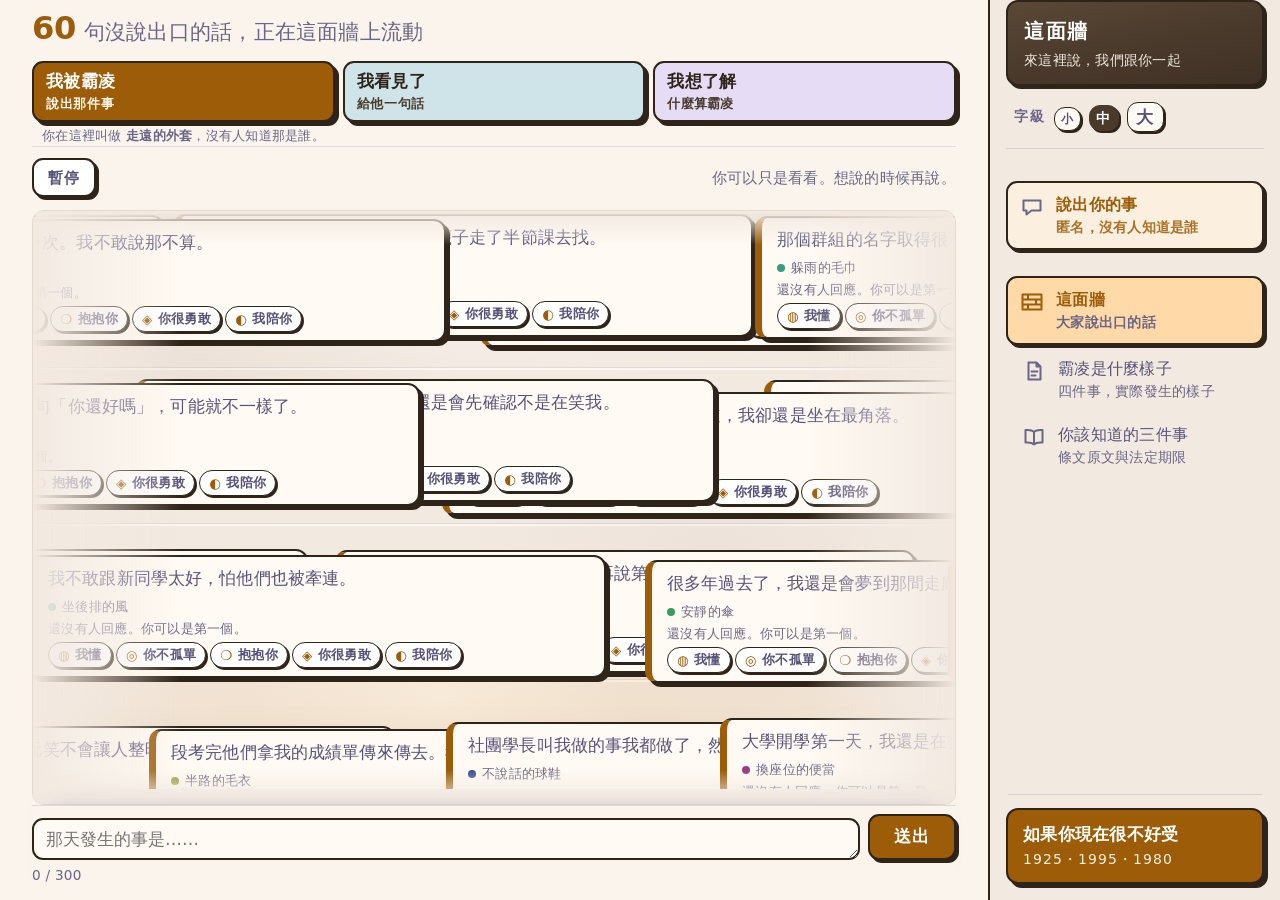
==== commit caea02f2: "暫停改成原地凍住，不換版面 暫停原本會切到靜態格狀，而 .wall-frame 的 overflow:hidden 把格子裁掉， 只看得到 8 張且捲不動。現在只停 rAF，位置與捲動全部不動。  🤖" ====
--- a/index.html
+++ b/index.html
@@ -11,7 +11,7 @@
      GitHub Pages 完全不讀它（實測線上 404），CSP 因此不會生效。
      meta 版換到任何靜態主機都有效，兩者並存不衝突。 -->
 <meta http-equiv="Content-Security-Policy" content="default-src 'self'; img-src 'self' data: blob:; style-src 'self' 'unsafe-inline'; script-src 'self'; connect-src 'self'; font-src 'self'; base-uri 'self'; form-action 'self'">
-<link rel="stylesheet" href="styles.css?v=1154363c">
+<link rel="stylesheet" href="styles.css?v=e543c70d">
 </head>
 <body class="shell-layout">
 
@@ -82,16 +82,16 @@
   <button type="button" data-help-close>我知道了</button>
 </dialog>
 
-<script src="content.js?v=1154363c"></script>
-<script src="js/prefs.js?v=1154363c"></script>
-<script src="js/schema.js?v=1154363c"></script>
-<script src="js/keywords.js?v=1154363c"></script>
-<script src="js/data-provider.js?v=1154363c"></script>
-<script src="js/guard.js?v=1154363c"></script>
-<script src="js/triage.js?v=1154363c"></script>
-<script src="js/shell.js?v=1154363c"></script>
-<script src="js/wall.js?v=1154363c"></script>
-<script src="js/share.js?v=1154363c"></script>
-<script src="js/app.js?v=1154363c"></script>
+<script src="content.js?v=e543c70d"></script>
+<script src="js/prefs.js?v=e543c70d"></script>
+<script src="js/schema.js?v=e543c70d"></script>
+<script src="js/keywords.js?v=e543c70d"></script>
+<script src="js/data-provider.js?v=e543c70d"></script>
+<script src="js/guard.js?v=e543c70d"></script>
+<script src="js/triage.js?v=e543c70d"></script>
+<script src="js/shell.js?v=e543c70d"></script>
+<script src="js/wall.js?v=e543c70d"></script>
+<script src="js/share.js?v=e543c70d"></script>
+<script src="js/app.js?v=e543c70d"></script>
 </body>
 </html>
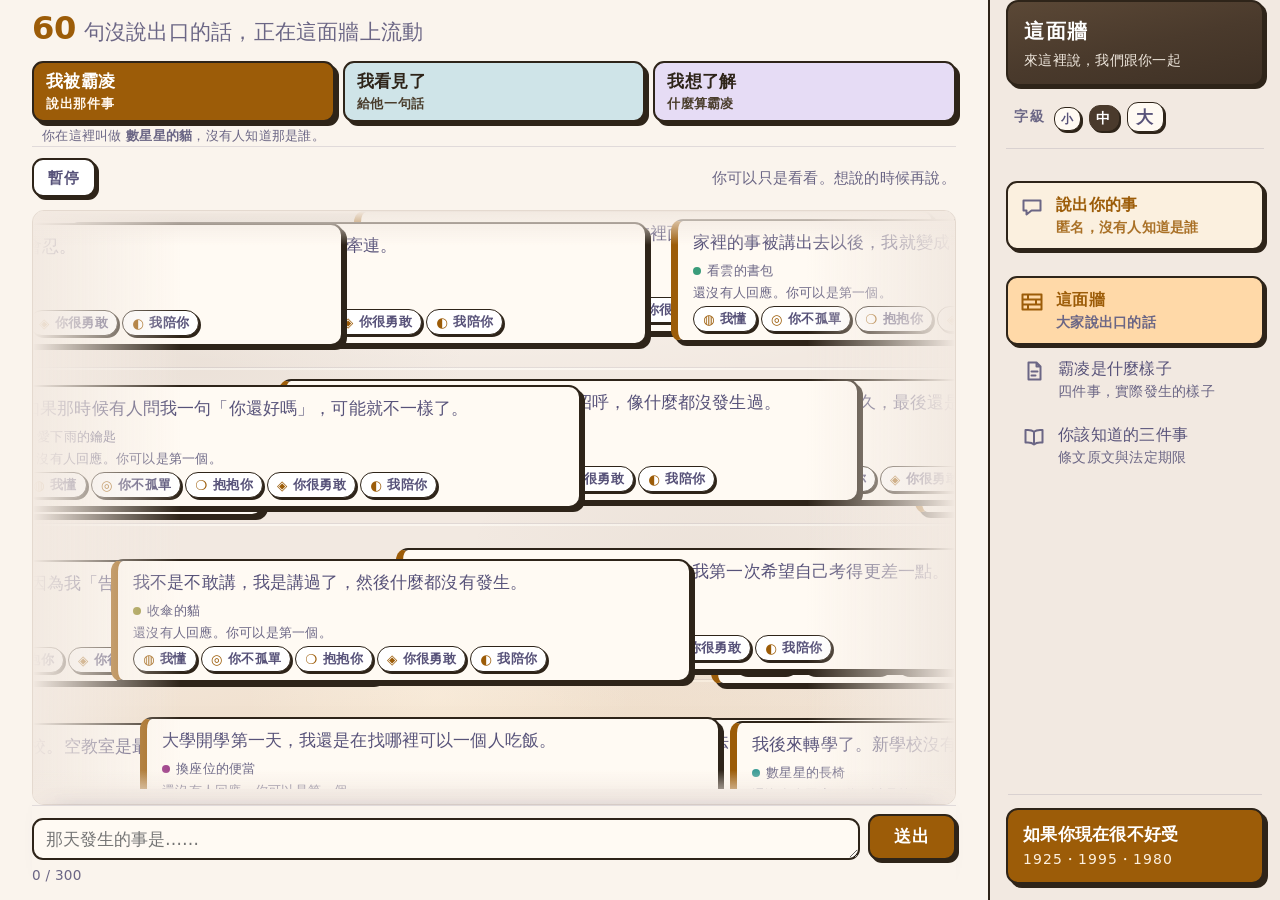
==== commit 2429b39d: "後台隨站部署，並用五道邊界取代「不部署」 公開頁面不得連到它、robots.txt 不得寫出路徑、noindex、資料層非本機時 自我停用、頁面自己講清楚現在管得到什麼。  ⚠️ 在共用資料庫出現之前" ====
--- a/index.html
+++ b/index.html
@@ -11,7 +11,7 @@
      GitHub Pages 完全不讀它（實測線上 404），CSP 因此不會生效。
      meta 版換到任何靜態主機都有效，兩者並存不衝突。 -->
 <meta http-equiv="Content-Security-Policy" content="default-src 'self'; img-src 'self' data: blob:; style-src 'self' 'unsafe-inline'; script-src 'self'; connect-src 'self'; font-src 'self'; base-uri 'self'; form-action 'self'">
-<link rel="stylesheet" href="styles.css?v=e543c70d">
+<link rel="stylesheet" href="styles.css?v=0d4d26f8">
 </head>
 <body class="shell-layout">
 
@@ -82,16 +82,16 @@
   <button type="button" data-help-close>我知道了</button>
 </dialog>
 
-<script src="content.js?v=e543c70d"></script>
-<script src="js/prefs.js?v=e543c70d"></script>
-<script src="js/schema.js?v=e543c70d"></script>
-<script src="js/keywords.js?v=e543c70d"></script>
-<script src="js/data-provider.js?v=e543c70d"></script>
-<script src="js/guard.js?v=e543c70d"></script>
-<script src="js/triage.js?v=e543c70d"></script>
-<script src="js/shell.js?v=e543c70d"></script>
-<script src="js/wall.js?v=e543c70d"></script>
-<script src="js/share.js?v=e543c70d"></script>
-<script src="js/app.js?v=e543c70d"></script>
+<script src="content.js?v=0d4d26f8"></script>
+<script src="js/prefs.js?v=0d4d26f8"></script>
+<script src="js/schema.js?v=0d4d26f8"></script>
+<script src="js/keywords.js?v=0d4d26f8"></script>
+<script src="js/data-provider.js?v=0d4d26f8"></script>
+<script src="js/guard.js?v=0d4d26f8"></script>
+<script src="js/triage.js?v=0d4d26f8"></script>
+<script src="js/shell.js?v=0d4d26f8"></script>
+<script src="js/wall.js?v=0d4d26f8"></script>
+<script src="js/share.js?v=0d4d26f8"></script>
+<script src="js/app.js?v=0d4d26f8"></script>
 </body>
 </html>
--- a/styles.css
+++ b/styles.css
@@ -2595,3 +2595,100 @@
 .wall-pause:hover { background: var(--warm-soft); transform: translate(-1px,-1px); box-shadow: 4px 4px 0 var(--edge); }
 .wall-pause[data-state="paused"] { background: var(--warm); color: #fff; }
 @media (prefers-reduced-motion: reduce) { .wall-pause:hover { transform: none; } }
+
+/* ================================================================
+ * 後台（2026-08-31 補做）
+ * ⛔ 這一頁永遠不部署：build-site 排除它，G30 掃描會部署的檔案裡不得
+ *    出現任何後台路徑。它是給管理者在本機開的。
+ * 形狀語彙跟前台一致（粗框、硬邊投影），但沒有面板——後台不需要導覽，
+ * 它只有一件事要做：看這幾則、決定放不放。
+ * ================================================================ */
+body.admin {
+  --measure: 100ch;
+  padding: var(--sp-5) var(--gap) var(--sp-6);
+}
+.admin main { overflow-x: auto; }
+.admin-head { border-bottom: 2px solid var(--edge); padding-bottom: var(--sp-3); margin-bottom: var(--sp-4); }
+.admin-head h1 { font-size: var(--fs-1); font-weight: 800; margin: 0 0 var(--sp-1); }
+.admin-sub { margin: 0 0 var(--sp-1); font-size: var(--fs-3); }
+.admin-provider { margin: 0; font-size: var(--fs-4); color: var(--ink-soft); }
+
+/* 三個數字：一眼看出「有沒有事要做」 */
+.admin-stats { list-style: none; display: flex; flex-wrap: wrap; gap: var(--sp-3); margin: 0 0 var(--sp-5); padding: 0; }
+.admin-stat {
+  flex: 1 1 140px;
+  border: 2px solid var(--edge);
+  border-radius: 12px;
+  box-shadow: 4px 4px 0 var(--edge);
+  padding: var(--sp-3);
+  background: var(--card);
+}
+.admin-stat b { display: block; font-size: 2rem; line-height: 1.1; font-variant-numeric: tabular-nums; }
+.admin-stat span { font-size: var(--fs-4); color: var(--ink-soft); }
+.admin-stat--wait { background: var(--fill-a); }   /* 等你看＝要動作的那一格 */
+.admin-stat--live { background: var(--fill-b); }
+.admin-stat--back { background: var(--card); }
+.admin-stat--wait b, .admin-stat--live b { color: var(--edge); }
+.admin-stat--wait span, .admin-stat--live span { color: #4a3d2c; }
+
+.admin h2 { font-size: var(--fs-2); font-weight: 800; margin: var(--sp-5) 0 var(--sp-2); }
+.admin-note { margin: 0 0 var(--sp-2); font-size: var(--fs-4); color: var(--ink-soft); }
+.admin-empty {
+  margin: 0;
+  padding: var(--sp-4);
+  border: 2px dashed var(--edge);
+  border-radius: 12px;
+  color: var(--ink-soft);
+  text-align: center;
+}
+
+.queue { width: 100%; border-collapse: separate; border-spacing: 0; }
+.queue th, .queue td { padding: 10px 10px; text-align: left; vertical-align: top; }
+.queue th {
+  font-size: var(--fs-5); letter-spacing: 0.06em; font-weight: 700;
+  color: var(--ink); border-bottom: 2px solid var(--edge);
+}
+.queue td { border-bottom: 1px solid var(--line); }
+.queue .body-cell { white-space: pre-wrap; font-size: var(--fs-3); max-width: 42ch; }
+.queue td button {
+  border: 2px solid var(--edge); border-radius: var(--radius-pill);
+  background: var(--card); color: var(--ink);
+  font: inherit; font-size: var(--fs-5); font-weight: 700;
+  padding: 4px 12px; margin: 0 6px 6px 0; cursor: pointer;
+  box-shadow: 2px 2px 0 var(--edge);
+}
+.queue td button:hover { background: var(--warm-soft); }
+/* 「通過」是把話放上牆——這一頁最重的動作，給它實色 */
+.queue td button:first-child { background: var(--warm); color: #fff; }
+.queue td button:first-child:hover { background: var(--warm-text); }
+
+.kw-section { margin-top: var(--sp-6); border-top: 2px solid var(--edge); padding-top: var(--sp-4); }
+.kw-section textarea {
+  width: 100%; max-width: 46ch;
+  border: 2px solid var(--edge); border-radius: 11px;
+  padding: 10px 12px; font: inherit; font-size: var(--fs-4);
+  background: var(--card); color: var(--ink);
+}
+.kw-section label { display: block; font-size: var(--fs-4); font-weight: 700; margin-bottom: 4px; }
+.kw-section button {
+  border: 2px solid var(--edge); border-radius: 11px;
+  background: var(--card); color: var(--ink);
+  font: inherit; font-weight: 700; padding: 7px 16px; cursor: pointer;
+  box-shadow: 3px 3px 0 var(--edge);
+}
+.kw-section button:hover { background: var(--warm-soft); }
+
+/* 後台的範圍警語。⛔ 不可做得低調——它要擋住「這看起來像個真的管理台」
+   這個誤會，而那個誤會會讓人以為自己在審別人的留言。 */
+.admin-scope {
+  margin: var(--sp-3) 0 0;
+  padding: var(--sp-3);
+  border: 2px solid var(--edge);
+  border-radius: 12px;
+  background: var(--draft-bg);
+  color: var(--draft-ink);
+  font-size: var(--fs-4);
+  line-height: 1.6;
+  box-shadow: 3px 3px 0 var(--edge);
+}
+.admin-scope[data-state="server"] { background: var(--warm); color: #fff; }
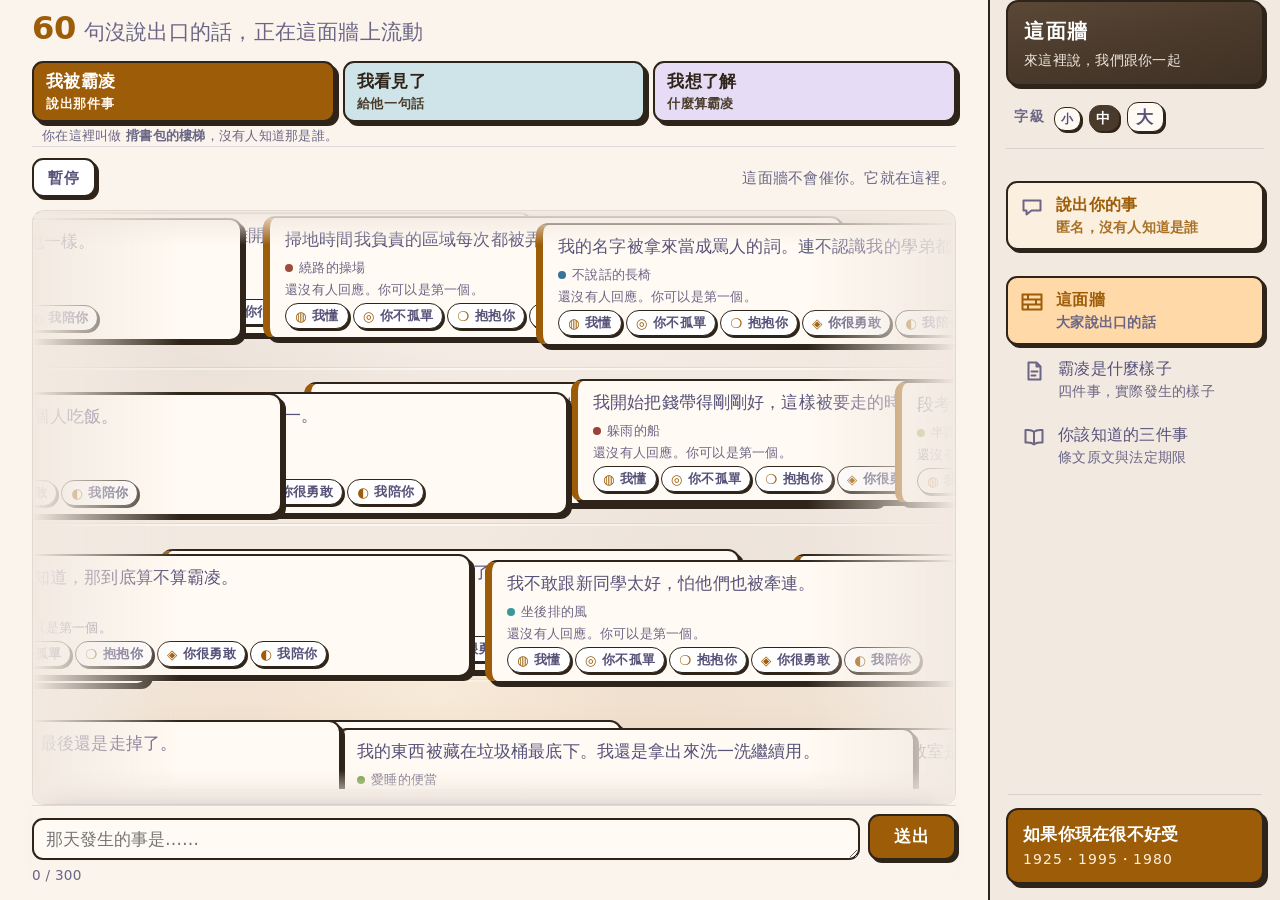
==== commit f9e9e9b6: "後端資料層就緒（尚未啟用） 新增 supabase-provider.js 與 config.js。config 空的時候維持本機模式， 留言仍只存在訪客自己的瀏覽器。填上 Supabase 的 ur" ====
--- a/index.html
+++ b/index.html
@@ -11,7 +11,7 @@
      GitHub Pages 完全不讀它（實測線上 404），CSP 因此不會生效。
      meta 版換到任何靜態主機都有效，兩者並存不衝突。 -->
 <meta http-equiv="Content-Security-Policy" content="default-src 'self'; img-src 'self' data: blob:; style-src 'self' 'unsafe-inline'; script-src 'self'; connect-src 'self'; font-src 'self'; base-uri 'self'; form-action 'self'">
-<link rel="stylesheet" href="styles.css?v=0d4d26f8">
+<link rel="stylesheet" href="styles.css?v=3ed1143d">
 </head>
 <body class="shell-layout">
 
@@ -82,16 +82,18 @@
   <button type="button" data-help-close>我知道了</button>
 </dialog>
 
-<script src="content.js?v=0d4d26f8"></script>
-<script src="js/prefs.js?v=0d4d26f8"></script>
-<script src="js/schema.js?v=0d4d26f8"></script>
-<script src="js/keywords.js?v=0d4d26f8"></script>
-<script src="js/data-provider.js?v=0d4d26f8"></script>
-<script src="js/guard.js?v=0d4d26f8"></script>
-<script src="js/triage.js?v=0d4d26f8"></script>
-<script src="js/shell.js?v=0d4d26f8"></script>
-<script src="js/wall.js?v=0d4d26f8"></script>
-<script src="js/share.js?v=0d4d26f8"></script>
-<script src="js/app.js?v=0d4d26f8"></script>
+<script src="js/config.js?v=3ed1143d"></script>
+<script src="content.js?v=3ed1143d"></script>
+<script src="js/prefs.js?v=3ed1143d"></script>
+<script src="js/schema.js?v=3ed1143d"></script>
+<script src="js/keywords.js?v=3ed1143d"></script>
+<script src="js/data-provider.js?v=3ed1143d"></script>
+<script src="js/supabase-provider.js?v=3ed1143d"></script>
+<script src="js/guard.js?v=3ed1143d"></script>
+<script src="js/triage.js?v=3ed1143d"></script>
+<script src="js/shell.js?v=3ed1143d"></script>
+<script src="js/wall.js?v=3ed1143d"></script>
+<script src="js/share.js?v=3ed1143d"></script>
+<script src="js/app.js?v=3ed1143d"></script>
 </body>
 </html>
--- a/styles.css
+++ b/styles.css
@@ -2692,3 +2692,25 @@
   box-shadow: 3px 3px 0 var(--edge);
 }
 .admin-scope[data-state="server"] { background: var(--warm); color: #fff; }
+
+/* 後台登入。⛔ 沒有登入的話，後端一上線任何人都能通過／退回。 */
+.admin-login {
+  max-width: 34ch;
+  margin: var(--sp-4) 0;
+  padding: var(--sp-4);
+  border: 2px solid var(--edge);
+  border-radius: 12px;
+  background: var(--card);
+  box-shadow: 4px 4px 0 var(--edge);
+}
+.admin-login h2 { margin-top: 0; }
+.admin-login label { display: block; font-size: var(--fs-4); font-weight: 700; margin-bottom: 4px; }
+.admin-login input {
+  width: 100%; padding: 8px 11px; font: inherit;
+  border: 2px solid var(--edge); border-radius: 11px; background: #fff; color: var(--ink);
+}
+.admin-login button {
+  border: 2px solid var(--edge); border-radius: 11px;
+  background: var(--warm); color: #fff; font: inherit; font-weight: 700;
+  padding: 8px 18px; cursor: pointer; box-shadow: 3px 3px 0 var(--edge);
+}
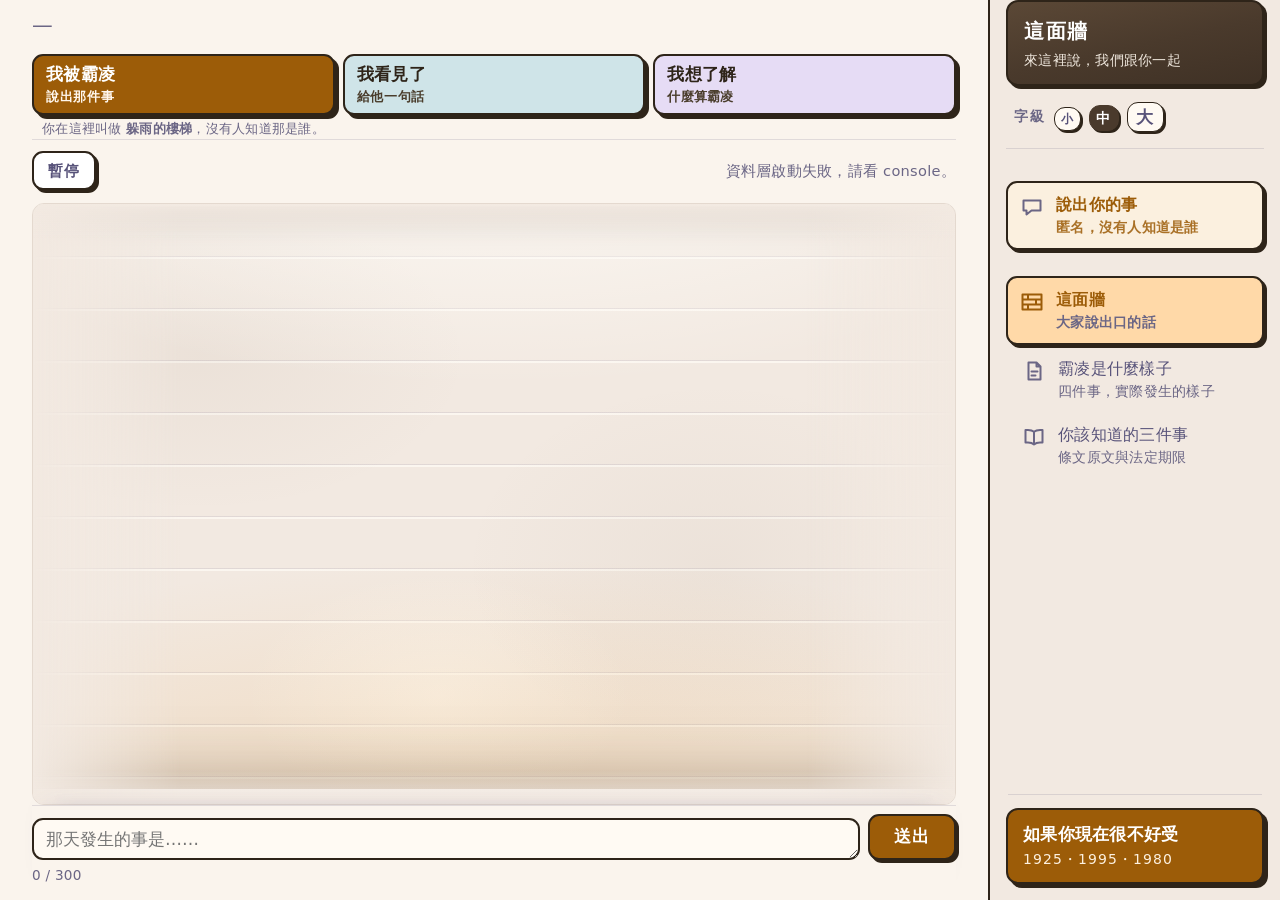
==== commit 1baf395b: "接上共用資料庫 留言不再只存在投稿者自己的瀏覽器：現在會送到伺服器，經過守門與自動審核 之後存進共用資料庫。判得準的直接上牆，判不準的進後台佇列。  帳號、電話、email、身分證在伺服器端遮掉再入庫" ====
--- a/index.html
+++ b/index.html
@@ -10,8 +10,8 @@
      CSP 用 meta 而不是只靠 _headers：_headers 是 Cloudflare Pages 專用，
      GitHub Pages 完全不讀它（實測線上 404），CSP 因此不會生效。
      meta 版換到任何靜態主機都有效，兩者並存不衝突。 -->
-<meta http-equiv="Content-Security-Policy" content="default-src 'self'; img-src 'self' data: blob:; style-src 'self' 'unsafe-inline'; script-src 'self'; connect-src 'self'; font-src 'self'; base-uri 'self'; form-action 'self'">
-<link rel="stylesheet" href="styles.css?v=3ed1143d">
+<meta http-equiv="Content-Security-Policy" content="default-src 'self'; img-src 'self' data: blob:; style-src 'self' 'unsafe-inline'; script-src 'self'; connect-src 'self' https://xppcelhclohxdkzwijbm.supabase.co; font-src 'self'; base-uri 'self'; form-action 'self'">
+<link rel="stylesheet" href="styles.css?v=7e4b2a97">
 </head>
 <body class="shell-layout">
 
@@ -82,18 +82,18 @@
   <button type="button" data-help-close>我知道了</button>
 </dialog>
 
-<script src="js/config.js?v=3ed1143d"></script>
-<script src="content.js?v=3ed1143d"></script>
-<script src="js/prefs.js?v=3ed1143d"></script>
-<script src="js/schema.js?v=3ed1143d"></script>
-<script src="js/keywords.js?v=3ed1143d"></script>
-<script src="js/data-provider.js?v=3ed1143d"></script>
-<script src="js/supabase-provider.js?v=3ed1143d"></script>
-<script src="js/guard.js?v=3ed1143d"></script>
-<script src="js/triage.js?v=3ed1143d"></script>
-<script src="js/shell.js?v=3ed1143d"></script>
-<script src="js/wall.js?v=3ed1143d"></script>
-<script src="js/share.js?v=3ed1143d"></script>
-<script src="js/app.js?v=3ed1143d"></script>
+<script src="js/config.js?v=7e4b2a97"></script>
+<script src="content.js?v=7e4b2a97"></script>
+<script src="js/prefs.js?v=7e4b2a97"></script>
+<script src="js/schema.js?v=7e4b2a97"></script>
+<script src="js/keywords.js?v=7e4b2a97"></script>
+<script src="js/data-provider.js?v=7e4b2a97"></script>
+<script src="js/supabase-provider.js?v=7e4b2a97"></script>
+<script src="js/guard.js?v=7e4b2a97"></script>
+<script src="js/triage.js?v=7e4b2a97"></script>
+<script src="js/shell.js?v=7e4b2a97"></script>
+<script src="js/wall.js?v=7e4b2a97"></script>
+<script src="js/share.js?v=7e4b2a97"></script>
+<script src="js/app.js?v=7e4b2a97"></script>
 </body>
 </html>
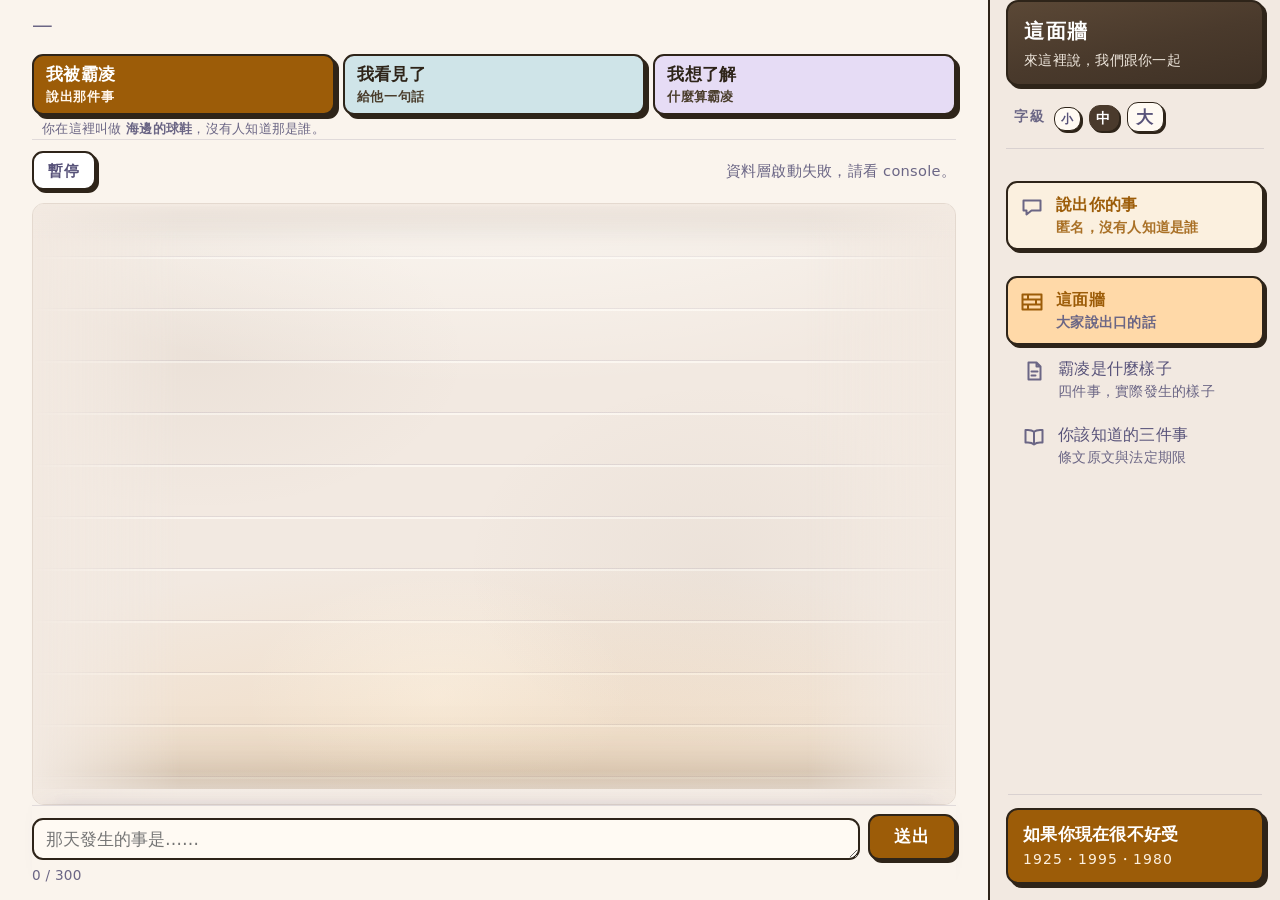
==== commit 1f1f8e3d: "溫暖通知＋手機版修正 有人給你的留言按鼓勵時，你的畫面會跳出來告訴你。由瀏覽器自己算， 不向伺服器查「我的那幾則」——那種查詢會讓伺服器知道哪幾則是誰寫的。  手機版：求助浮動鈕原本蓋住「送出」鈕超過" ====
--- a/index.html
+++ b/index.html
@@ -11,7 +11,7 @@
      GitHub Pages 完全不讀它（實測線上 404），CSP 因此不會生效。
      meta 版換到任何靜態主機都有效，兩者並存不衝突。 -->
 <meta http-equiv="Content-Security-Policy" content="default-src 'self'; img-src 'self' data: blob:; style-src 'self' 'unsafe-inline'; script-src 'self'; connect-src 'self' https://xppcelhclohxdkzwijbm.supabase.co; font-src 'self'; base-uri 'self'; form-action 'self'">
-<link rel="stylesheet" href="styles.css?v=7e4b2a97">
+<link rel="stylesheet" href="styles.css?v=cf9d7900">
 </head>
 <body class="shell-layout">
 
@@ -82,18 +82,19 @@
   <button type="button" data-help-close>我知道了</button>
 </dialog>
 
-<script src="js/config.js?v=7e4b2a97"></script>
-<script src="content.js?v=7e4b2a97"></script>
-<script src="js/prefs.js?v=7e4b2a97"></script>
-<script src="js/schema.js?v=7e4b2a97"></script>
-<script src="js/keywords.js?v=7e4b2a97"></script>
-<script src="js/data-provider.js?v=7e4b2a97"></script>
-<script src="js/supabase-provider.js?v=7e4b2a97"></script>
-<script src="js/guard.js?v=7e4b2a97"></script>
-<script src="js/triage.js?v=7e4b2a97"></script>
-<script src="js/shell.js?v=7e4b2a97"></script>
-<script src="js/wall.js?v=7e4b2a97"></script>
-<script src="js/share.js?v=7e4b2a97"></script>
-<script src="js/app.js?v=7e4b2a97"></script>
+<script src="js/config.js?v=cf9d7900"></script>
+<script src="content.js?v=cf9d7900"></script>
+<script src="js/prefs.js?v=cf9d7900"></script>
+<script src="js/schema.js?v=cf9d7900"></script>
+<script src="js/keywords.js?v=cf9d7900"></script>
+<script src="js/data-provider.js?v=cf9d7900"></script>
+<script src="js/supabase-provider.js?v=cf9d7900"></script>
+<script src="js/guard.js?v=cf9d7900"></script>
+<script src="js/triage.js?v=cf9d7900"></script>
+<script src="js/shell.js?v=cf9d7900"></script>
+<script src="js/wall.js?v=cf9d7900"></script>
+<script src="js/warmth-notice.js?v=cf9d7900"></script>
+<script src="js/share.js?v=cf9d7900"></script>
+<script src="js/app.js?v=cf9d7900"></script>
 </body>
 </html>
--- a/styles.css
+++ b/styles.css
@@ -2714,3 +2714,64 @@
   background: var(--warm); color: #fff; font: inherit; font-weight: 700;
   padding: 8px 18px; cursor: pointer; box-shadow: 3px 3px 0 var(--edge);
 }
+
+/* ---- 溫暖通知（2026-09-02）----
+ * 有人給了你的話一句鼓勵時跳出來。⛔ 不做紅點也不做未讀數字：
+ * 這面牆上的人不需要再多一個要清空的東西。出現一次，幾秒後自己走。
+ */
+.warmth-toasts {
+  position: fixed;
+  left: 50%;
+  bottom: 92px;
+  transform: translateX(-50%);
+  z-index: 60;
+  display: flex;
+  flex-direction: column;
+  gap: 8px;
+  align-items: center;
+  pointer-events: none;   /* ⛔ 不可以擋住底下的輸入框 */
+  width: min(92vw, 30rem);
+}
+.warmth-toast {
+  padding: 11px 18px;
+  border: 2px solid var(--edge);
+  border-radius: var(--radius-pill);
+  background: var(--warm);
+  color: #fff;                       /* --warm 上 5.32:1 */
+  font-size: var(--fs-4);
+  font-weight: 700;
+  line-height: 1.4;
+  text-align: center;
+  box-shadow: 4px 4px 0 var(--edge);
+  opacity: 0;
+  transform: translateY(10px);
+  transition: opacity 0.28s ease, transform 0.28s ease;
+}
+.warmth-toast.is-in { opacity: 1; transform: translateY(0); }
+
+@media (prefers-reduced-motion: reduce) {
+  /* 位移拿掉，但淡入留著——完全不動的話它會突然出現，反而更嚇人 */
+  .warmth-toast { transform: none; transition: opacity 0.28s ease; }
+  .warmth-toast.is-in { transform: none; }
+}
+
+/* ================================================================
+ * 手機版修正（2026-09-02）
+ * ⛔ 這是第一次真的看手機版。實測 375x812：求助浮動鈕蓋住「送出」鈕
+ *    52x28px——蓋掉超過一半，主要動作在手機上被擋住。
+ *    整輪粗獷風改版都沒看過手機，這種錯只有把畫面叫出來才看得到。
+ * ================================================================ */
+@media (max-width: 900px) {
+  /* 求助鈕移到輸入列**上方**。
+   * ⛔ 不可以只是縮小或移到左邊：左邊會蓋到輸入框，縮小會讓最需要它的人
+   *    更難按到。它必須整顆在輸入列之上。
+   * 64px = tab bar，68px = 輸入列，10px = 間距。 */
+  .shell-help {
+    /* 22px 而不是 10px：硬邊投影會多佔 4px，10px 時實測仍壓在送出鈕上緣 8px。
+     * ⛔ 這裡要留的是「投影也不重疊」的距離，不是「方框剛好不重疊」。 */
+    bottom: calc(64px + 68px + 22px + env(safe-area-inset-bottom, 0px));
+  }
+
+  /* 通知也要墊高，否則會被輸入列與 tab bar 蓋掉 */
+  .warmth-toasts { bottom: calc(64px + 68px + 76px + env(safe-area-inset-bottom, 0px)); }
+}
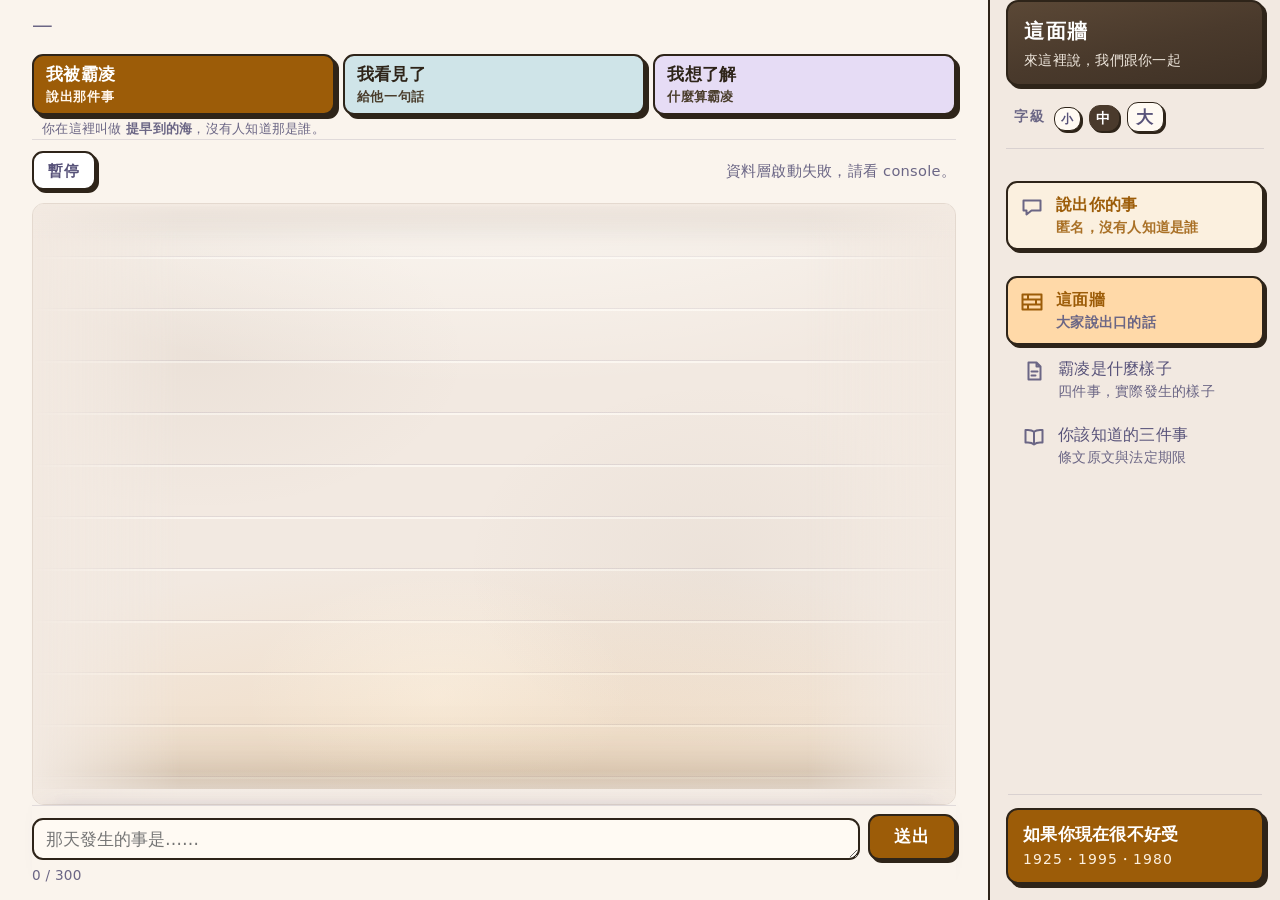
==== commit efebc5c6: "後台可改溫暖回應的按鈕文字 🤖 Generated with [Claude Code](https://claude.com/claude-code)" ====
--- a/index.html
+++ b/index.html
@@ -11,7 +11,7 @@
      GitHub Pages 完全不讀它（實測線上 404），CSP 因此不會生效。
      meta 版換到任何靜態主機都有效，兩者並存不衝突。 -->
 <meta http-equiv="Content-Security-Policy" content="default-src 'self'; img-src 'self' data: blob:; style-src 'self' 'unsafe-inline'; script-src 'self'; connect-src 'self' https://xppcelhclohxdkzwijbm.supabase.co; font-src 'self'; base-uri 'self'; form-action 'self'">
-<link rel="stylesheet" href="styles.css?v=cf9d7900">
+<link rel="stylesheet" href="styles.css?v=9450dbf8">
 </head>
 <body class="shell-layout">
 
@@ -82,19 +82,20 @@
   <button type="button" data-help-close>我知道了</button>
 </dialog>
 
-<script src="js/config.js?v=cf9d7900"></script>
-<script src="content.js?v=cf9d7900"></script>
-<script src="js/prefs.js?v=cf9d7900"></script>
-<script src="js/schema.js?v=cf9d7900"></script>
-<script src="js/keywords.js?v=cf9d7900"></script>
-<script src="js/data-provider.js?v=cf9d7900"></script>
-<script src="js/supabase-provider.js?v=cf9d7900"></script>
-<script src="js/guard.js?v=cf9d7900"></script>
-<script src="js/triage.js?v=cf9d7900"></script>
-<script src="js/shell.js?v=cf9d7900"></script>
-<script src="js/wall.js?v=cf9d7900"></script>
-<script src="js/warmth-notice.js?v=cf9d7900"></script>
-<script src="js/share.js?v=cf9d7900"></script>
-<script src="js/app.js?v=cf9d7900"></script>
+<script src="js/config.js?v=9450dbf8"></script>
+<script src="content.js?v=9450dbf8"></script>
+<script src="js/prefs.js?v=9450dbf8"></script>
+<script src="js/schema.js?v=9450dbf8"></script>
+<script src="js/keywords.js?v=9450dbf8"></script>
+<script src="js/data-provider.js?v=9450dbf8"></script>
+<script src="js/supabase-provider.js?v=9450dbf8"></script>
+<script src="js/content-merge.js?v=9450dbf8"></script>
+<script src="js/guard.js?v=9450dbf8"></script>
+<script src="js/triage.js?v=9450dbf8"></script>
+<script src="js/shell.js?v=9450dbf8"></script>
+<script src="js/wall.js?v=9450dbf8"></script>
+<script src="js/warmth-notice.js?v=9450dbf8"></script>
+<script src="js/share.js?v=9450dbf8"></script>
+<script src="js/app.js?v=9450dbf8"></script>
 </body>
 </html>
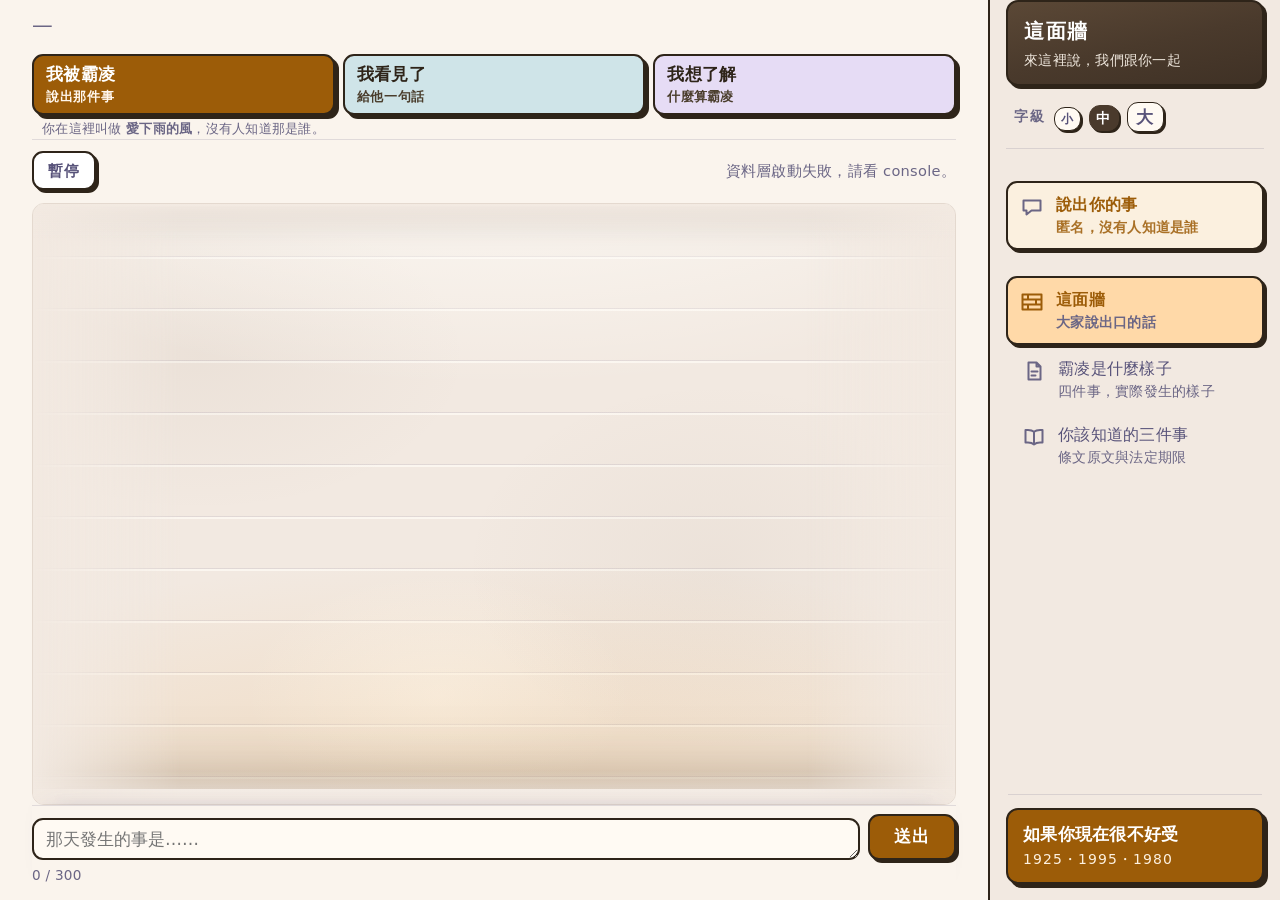
==== commit 9e81f223: "後台可改案例頁與法規頁 四項到齊：留言審核、溫暖回應按鈕文字、霸凌是什麼樣子、你該知道的三件事。  ⛔ 後台內容一律純文字不吃 HTML，粗體用 **這樣**，渲染時建 DOM 節點。  🤖 Gene" ====
--- a/index.html
+++ b/index.html
@@ -11,7 +11,7 @@
      GitHub Pages 完全不讀它（實測線上 404），CSP 因此不會生效。
      meta 版換到任何靜態主機都有效，兩者並存不衝突。 -->
 <meta http-equiv="Content-Security-Policy" content="default-src 'self'; img-src 'self' data: blob:; style-src 'self' 'unsafe-inline'; script-src 'self'; connect-src 'self' https://xppcelhclohxdkzwijbm.supabase.co; font-src 'self'; base-uri 'self'; form-action 'self'">
-<link rel="stylesheet" href="styles.css?v=9450dbf8">
+<link rel="stylesheet" href="styles.css?v=dcc0fc10">
 </head>
 <body class="shell-layout">
 
@@ -82,20 +82,21 @@
   <button type="button" data-help-close>我知道了</button>
 </dialog>
 
-<script src="js/config.js?v=9450dbf8"></script>
-<script src="content.js?v=9450dbf8"></script>
-<script src="js/prefs.js?v=9450dbf8"></script>
-<script src="js/schema.js?v=9450dbf8"></script>
-<script src="js/keywords.js?v=9450dbf8"></script>
-<script src="js/data-provider.js?v=9450dbf8"></script>
-<script src="js/supabase-provider.js?v=9450dbf8"></script>
-<script src="js/content-merge.js?v=9450dbf8"></script>
-<script src="js/guard.js?v=9450dbf8"></script>
-<script src="js/triage.js?v=9450dbf8"></script>
-<script src="js/shell.js?v=9450dbf8"></script>
-<script src="js/wall.js?v=9450dbf8"></script>
-<script src="js/warmth-notice.js?v=9450dbf8"></script>
-<script src="js/share.js?v=9450dbf8"></script>
-<script src="js/app.js?v=9450dbf8"></script>
+<script src="js/config.js?v=dcc0fc10"></script>
+<script src="content.js?v=dcc0fc10"></script>
+<script src="js/prefs.js?v=dcc0fc10"></script>
+<script src="js/schema.js?v=dcc0fc10"></script>
+<script src="js/keywords.js?v=dcc0fc10"></script>
+<script src="js/data-provider.js?v=dcc0fc10"></script>
+<script src="js/supabase-provider.js?v=dcc0fc10"></script>
+<script src="js/content-merge.js?v=dcc0fc10"></script>
+<script src="js/pages.js?v=dcc0fc10"></script>
+<script src="js/guard.js?v=dcc0fc10"></script>
+<script src="js/triage.js?v=dcc0fc10"></script>
+<script src="js/shell.js?v=dcc0fc10"></script>
+<script src="js/wall.js?v=dcc0fc10"></script>
+<script src="js/warmth-notice.js?v=dcc0fc10"></script>
+<script src="js/share.js?v=dcc0fc10"></script>
+<script src="js/app.js?v=dcc0fc10"></script>
 </body>
 </html>
--- a/styles.css
+++ b/styles.css
@@ -2775,3 +2775,23 @@
   /* 通知也要墊高，否則會被輸入列與 tab bar 蓋掉 */
   .warmth-toasts { bottom: calc(64px + 68px + 76px + env(safe-area-inset-bottom, 0px)); }
 }
+
+/* 後台的內容編輯區塊 */
+.admin-block {
+  border: 2px solid var(--edge);
+  border-radius: 12px;
+  padding: var(--sp-3) var(--sp-3) var(--sp-1);
+  margin: 0 0 var(--sp-3);
+  background: var(--card);
+  box-shadow: 3px 3px 0 var(--edge);
+}
+.admin-block legend { font-weight: 700; padding: 0 8px; font-size: var(--fs-4); }
+.admin-block label { display: block; font-size: var(--fs-5); font-weight: 700; margin-bottom: 3px; }
+.admin-block input, .admin-block textarea {
+  width: 100%; max-width: 60ch; padding: 7px 10px; font: inherit; font-size: var(--fs-4);
+  border: 2px solid var(--edge); border-radius: 9px; background: #fff; color: var(--ink);
+}
+.admin-block-type {
+  margin: var(--sp-3) 0 4px; font-size: var(--fs-5); font-weight: 700;
+  color: var(--ink-soft); letter-spacing: 0.06em;
+}
